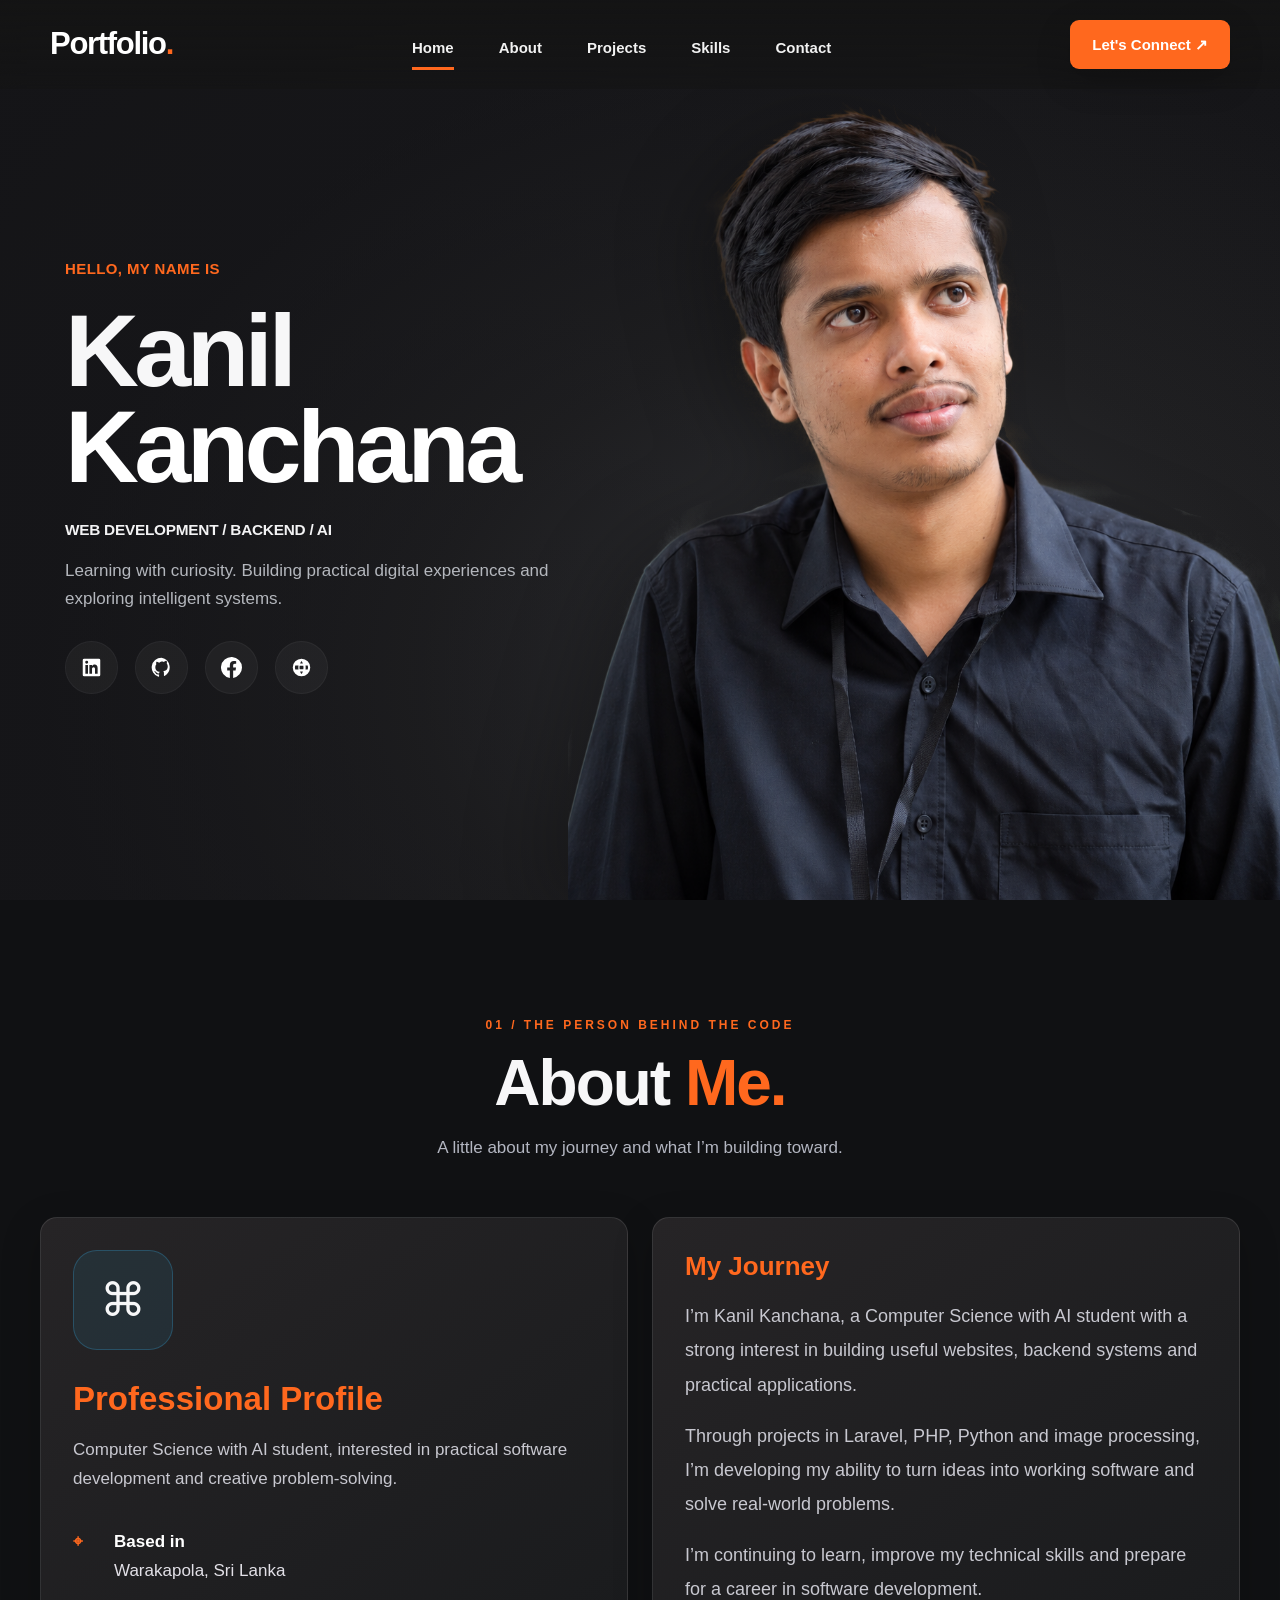
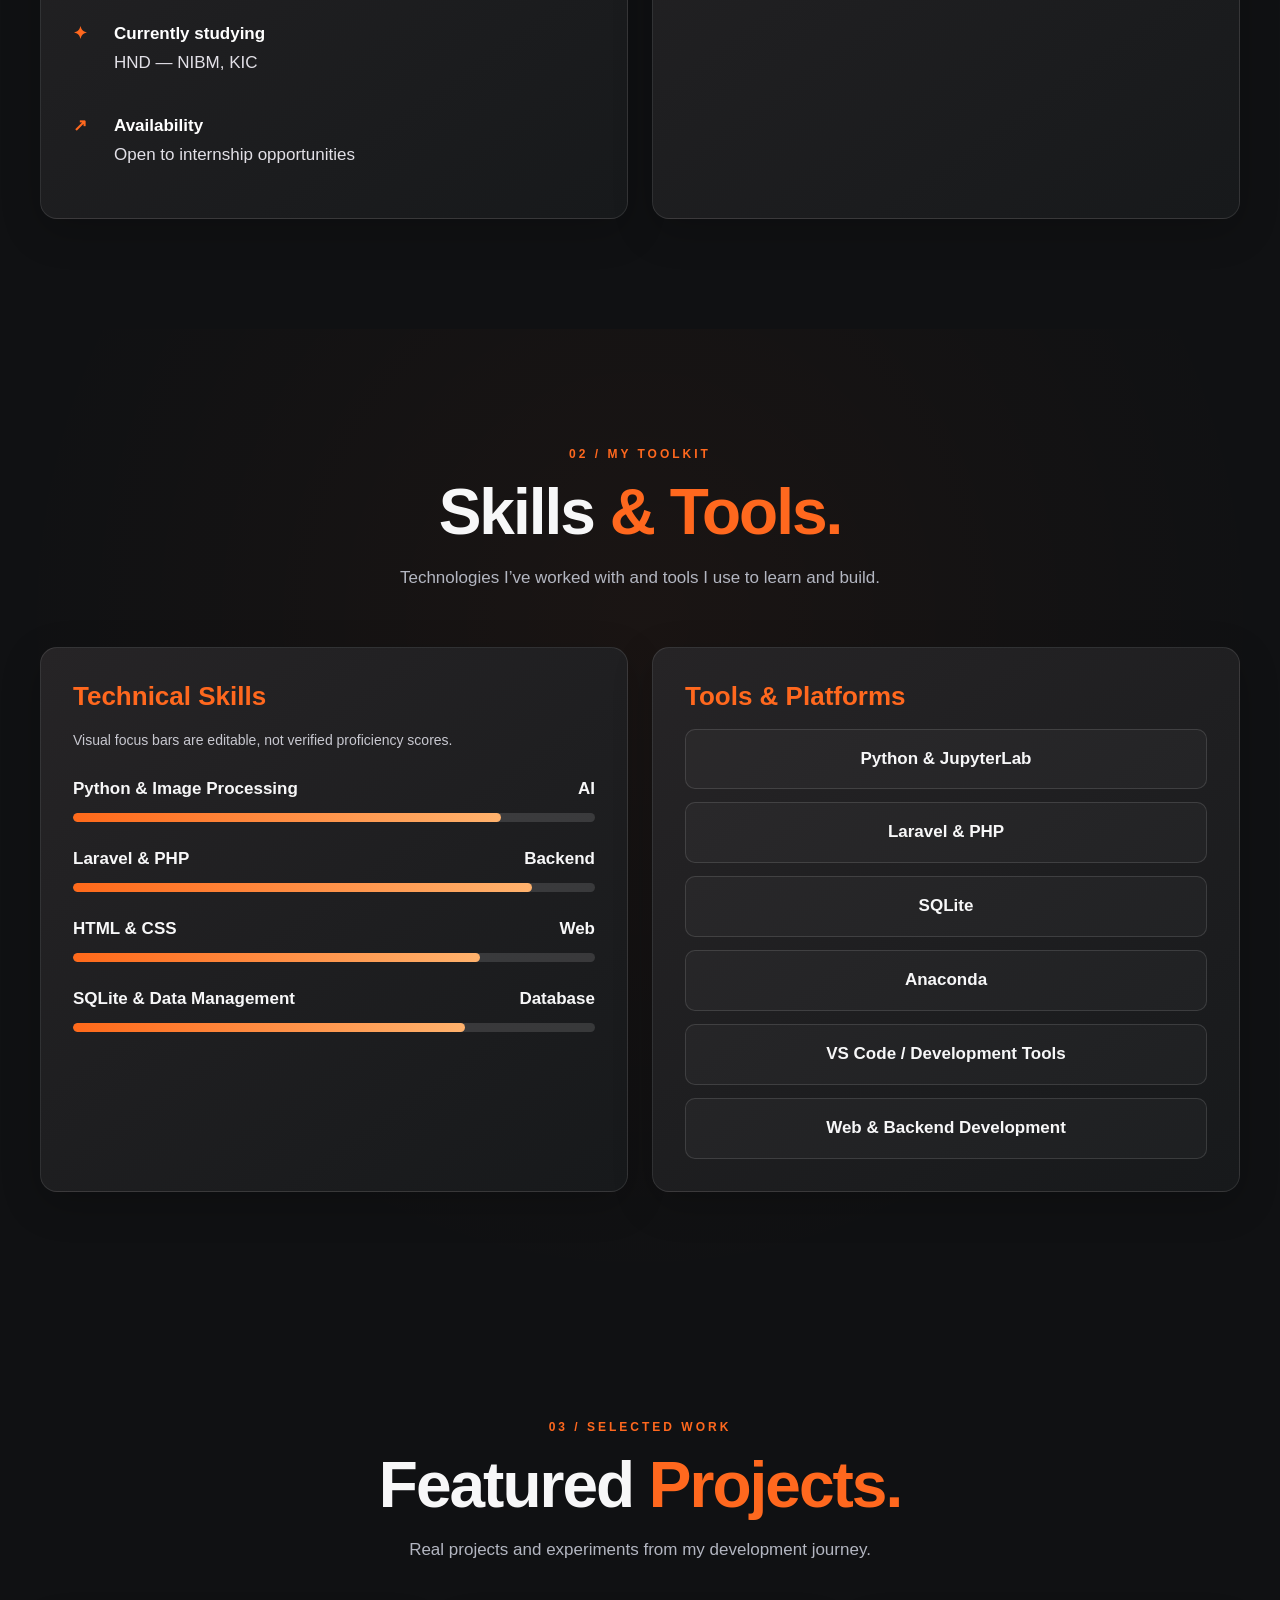
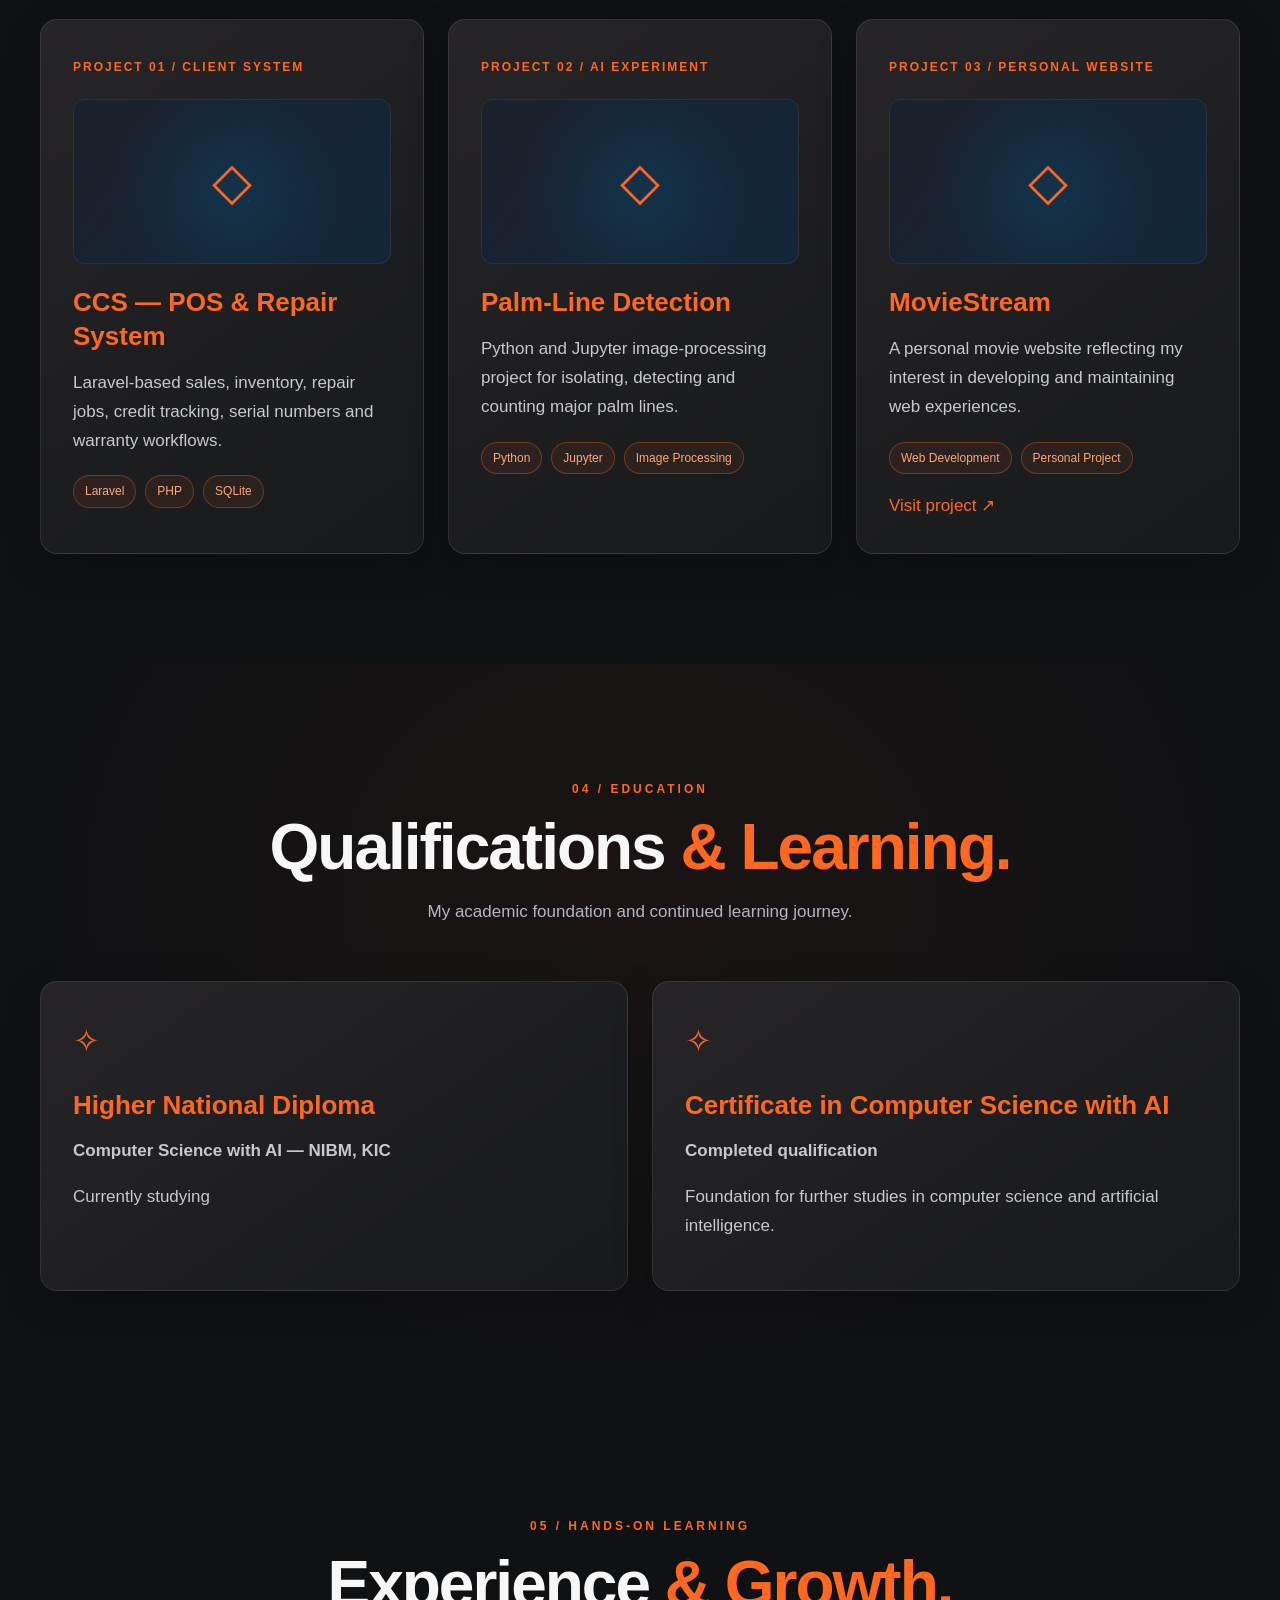
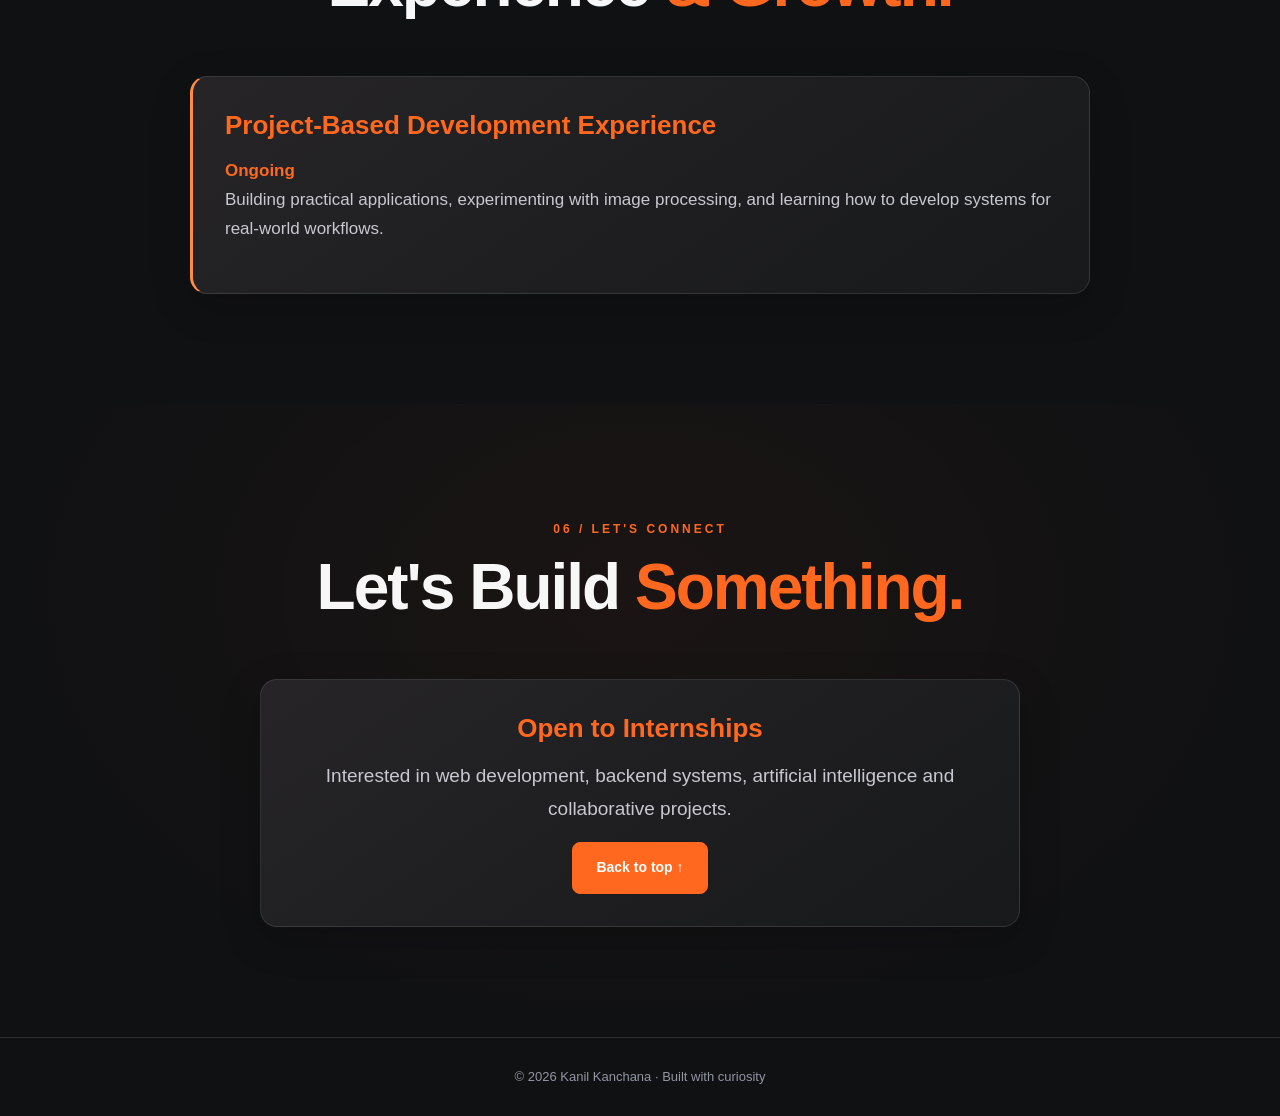
==== index.html @ 3ef683ea "Initial portfolio website" ====
<!DOCTYPE html>

<html lang="en"><head><meta charset="utf-8"/><meta content="width=device-width,initial-scale=1" name="viewport"/>
<title>Kanil Kanchana | Developer &amp; AI Student</title>
<meta content="Kanil Kanchana — software development, backend systems and AI portfolio." name="description"/>
<style>
:root{--bg:#080b10;--panel:#17191e;--line:#ffffff20;--text:#f3f8ff;--muted:#b3b6c1;--accent:#38bdf8;--coral:#2563eb;--cyan:#67d8ed}
*{box-sizing:border-box}html{scroll-behavior:smooth}body{margin:0;background:var(--bg);color:var(--text);font:17px/1.7 Inter,Segoe UI,Arial,sans-serif;overflow-x:hidden}
a{color:inherit;text-decoration:none}button{font:inherit}::selection{background:#0ea5e9;color:#141014}
.container{width:min(1200px,calc(100% - 44px));margin:auto}
nav{position:fixed;z-index:10;top:0;left:0;right:0;background:#0b0d12c9;backdrop-filter:blur(20px);border-bottom:1px solid var(--line)}
.nav-inner{display:flex;align-items:center;justify-content:space-between;gap:20px;min-height:76px}.logo{font-weight:900;font-size:27px;letter-spacing:-2px}.logo span{color:var(--accent)}.links{display:flex;gap:28px;font-size:14px;font-weight:650}.links a:hover{color:var(--accent)}
.btn{display:inline-flex;align-items:center;justify-content:center;gap:10px;padding:13px 23px;border:1px solid #38bdf860;border-radius:8px;background:linear-gradient(120deg,#38bdf8,#2563eb);color:#071522;font-weight:800;font-size:14px;transition:transform .2s,box-shadow .2s}.btn:hover{transform:translateY(-3px);box-shadow:0 12px 34px #0284c74b}.btn.secondary{color:white;background:#ffffff10}
.hero{position:relative;min-height:100svh;display:flex;align-items:center;justify-content:center;isolation:isolate;overflow:hidden;padding:130px 20px 90px;text-align:center}
.hero video{position:absolute;inset:0;width:100%;height:100%;object-fit:cover;z-index:-3}.hero:before{content:"";position:absolute;inset:0;background:linear-gradient(90deg,#070910bd,#07091055,#070910c0),linear-gradient(0deg,#080b10 0%,transparent 48%);z-index:-2}
.hero:after{content:"";position:absolute;inset:0;z-index:-1;background:radial-gradient(ellipse at 50% 52%,#0ea5e91e,transparent 58%)}
.kicker,.eyebrow{color:var(--accent);text-transform:uppercase;font-size:12px;font-weight:800;letter-spacing:3px}.hero h1{font-size:clamp(72px,12vw,170px);line-height:.87;letter-spacing:-.09em;margin:24px 0}.hero h1 em{font-style:normal;background:linear-gradient(120deg,#7dd3fc,#2563eb);background-clip:text;color:transparent}.hero .subtitle{font-size:clamp(17px,2vw,23px);letter-spacing:3px;font-weight:650}.hero p.lead{color:#c9c6ce;max-width:640px;margin:20px auto 30px;font-size:18px}.actions{display:flex;gap:14px;justify-content:center;flex-wrap:wrap}
.video-note{position:absolute;bottom:22px;left:50%;transform:translateX(-50%);font-size:11px;letter-spacing:2px;color:#b9b5c0}
.section{padding:110px 0;position:relative}.section:nth-of-type(even){background:radial-gradient(ellipse at 50% 40%,#123f6d1c,transparent 75%)}
.heading{text-align:center;margin-bottom:54px}.heading h2{font-size:clamp(40px,5vw,66px);line-height:1.15;margin:8px 0 14px;letter-spacing:-2px}.heading h2 em{font-style:normal;color:var(--accent)}.heading p{color:var(--muted);max-width:650px;margin:0 auto}
.grid{display:grid;gap:24px}.two{grid-template-columns:repeat(2,minmax(0,1fr))}.three{grid-template-columns:repeat(3,minmax(0,1fr))}
.card{border:1px solid var(--line);border-radius:17px;background:linear-gradient(155deg,#1b2530f2,#15191de8);padding:32px;box-shadow:0 12px 40px #0003;transition:transform .25s,border-color .25s}.card:hover{transform:translateY(-5px);border-color:#38bdf870}.card h3{font-size:26px;line-height:1.3;margin:0 0 15px;color:#7dd3fc}.card p{color:#c8c8d0;margin:0 0 17px}.small{font-size:14px;color:#a9a8b3}
.profile-card{display:flex;flex-direction:column;justify-content:center;align-items:flex-start;min-height:380px}.profile-icon{width:100px;height:100px;display:grid;place-items:center;background:#38bdf815;border:1px solid #38bdf83d;border-radius:24px;font-size:46px;margin-bottom:28px}.profile-card h3{font-size:33px}.fact{display:flex;align-items:flex-start;gap:14px;margin:17px 0;color:#e2e0e7}.fact b{color:var(--accent);min-width:27px}.fact strong{color:#fff}.about-copy p{font-size:18px;line-height:1.9}
.skill{margin:23px 0}.skill-top{display:flex;justify-content:space-between;gap:10px;margin-bottom:9px;font-weight:700}.track{height:9px;border-radius:20px;background:#ffffff21;overflow:hidden}.fill{height:100%;border-radius:20px;background:linear-gradient(90deg,#38bdf8,#2563eb)}.tools{display:grid;gap:13px}.tool{padding:15px;border-radius:10px;background:#ffffff07;border:1px solid var(--line);text-align:center;font-weight:700}
.project-card .number{font-size:12px;letter-spacing:2px;color:var(--accent);font-weight:800}.project-art{height:165px;border-radius:12px;margin:18px 0 22px;background:radial-gradient(circle at 50% 55%,#0284c72a,transparent 65%),linear-gradient(130deg,#1b202b,#12263a);display:grid;place-items:center;font-size:52px;color:var(--accent);border:1px solid #ffffff10}.tags{display:flex;gap:9px;flex-wrap:wrap;margin-top:20px}.tags span{font-size:12px;border:1px solid #38bdf84d;background:#38bdf80c;color:#93c5fd;padding:5px 11px;border-radius:30px}
.cert-icon{font-size:32px;color:var(--accent);margin-bottom:20px}.cert-card h3{font-size:20px;color:white}.issuer{color:var(--accent);font-weight:700}.cert-card{min-height:245px}
.timeline{max-width:900px;margin:auto}.timeline .card{border-left:3px solid var(--cyan)}.date{color:var(--cyan);font-weight:750}.contact{text-align:center}.contact .card{max-width:760px;margin:auto}.contact p{font-size:19px}.footer{border-top:1px solid var(--line);padding:28px 0;text-align:center;color:#9296a3;font-size:13px}
@media(max-width:850px){.two,.three{grid-template-columns:1fr}.links{gap:12px;flex-wrap:wrap;justify-content:flex-end}.nav-inner{min-height:68px}.section{padding:78px 0}.profile-card{min-height:auto}.hero h1{font-size:clamp(60px,13vw,110px)}}
@media(max-width:560px){.container{width:min(100% - 28px,1200px)}.links{font-size:11px;gap:9px}.logo{font-size:22px}.hero{padding-top:110px}.hero h1{font-size:clamp(53px,14vw,82px)}.card{padding:23px}.heading h2{font-size:39px}.hero .subtitle{letter-spacing:1px}}
@media(prefers-reduced-motion:reduce){*,*:before,*:after{scroll-behavior:auto!important;transition:none!important}}

/* Cinematic split hero — full face remains visible */
.hero{justify-content:initial;text-align:left;padding:115px max(24px,6vw) 65px;min-height:100svh;background:radial-gradient(circle at 77% 36%,#263847 0%,#18191d 45%,#0b0c0f 100%)}
.hero:before{background:linear-gradient(90deg,#101115 0%,#101115d9 38%,#10111500 76%),linear-gradient(0deg,#0a0c10 0%,transparent 24%)}
.hero:after{background:none}
.hero-layout{position:relative;width:min(1450px,100%);margin:auto;display:grid;grid-template-columns:48% 52%;align-items:center;min-height:calc(100svh - 180px)}
.hero-copy{position:relative;z-index:2}.hero .kicker{color:#38bdf8;letter-spacing:1.6px;font-size:15px}
.hero h1{font-size:clamp(70px,8.7vw,140px);letter-spacing:-.075em;line-height:.96;margin:22px 0 23px}.hero h1 em{background:none;color:#fff}.hero .subtitle{font-size:clamp(14px,1.35vw,19px);letter-spacing:.4px;color:#eee}.hero p.lead{margin:20px 0 28px;max-width:560px;color:#bfc1c7}.hero .actions{justify-content:flex-start}
.hero-portrait{position:absolute;right:-3vw;top:0;bottom:0;width:59%;display:flex;align-items:flex-end;justify-content:center;pointer-events:none;overflow:visible}
.hero-portrait img{display:block;width:100%;height:100%;object-fit:contain;object-position:center bottom;filter:drop-shadow(0 15px 48px #0008)}
.hero-portrait .photo-placeholder{width:80%;height:75%;border:1px dashed #ffffff3d;border-radius:24px;display:flex;align-items:center;justify-content:center;text-align:center;color:#c6c5cc;padding:25px;background:#ffffff08;font-size:17px}
.hero .video-note{left:6vw;transform:none}
@media(max-width:850px){.hero{padding:100px 22px 45px}.hero-layout{display:flex;flex-direction:column;justify-content:flex-start;min-height:calc(100svh - 145px);gap:15px}.hero-copy{align-self:stretch;order:2}.hero-portrait{position:relative;right:auto;top:auto;bottom:auto;width:100%;height:min(48svh,450px);order:1;flex-shrink:0}.hero-portrait img{object-fit:contain;object-position:center center}.hero h1{font-size:clamp(55px,12vw,94px);margin:8px 0 14px}.hero p.lead{margin:12px 0 18px}.hero .video-note{display:none}}
@media(max-width:520px){.hero{padding:85px 20px 40px}.hero-portrait{height:39svh;min-height:240px}.hero h1{font-size:clamp(52px,13vw,75px)}.hero .kicker{font-size:12px}.hero .subtitle{font-size:12px}.hero p.lead{font-size:15px}}

.admin-open{border:1px solid #38bdf86b;background:#0b2439;color:#d9f4ff;padding:9px 13px;border-radius:9px;cursor:pointer;font-size:12px;font-weight:700}
.admin-open:hover{background:#153a56}
#admin-overlay[hidden]{display:none!important}#admin-overlay{position:fixed;inset:0;z-index:9999;background:#030911e8;backdrop-filter:blur(12px);overflow:auto;padding:24px}
.admin-shell{width:min(1150px,100%);margin:20px auto;background:#0d1724;border:1px solid #2c4960;border-radius:18px;box-shadow:0 30px 100px #000b;color:#edf7ff;overflow:hidden}
.admin-head{display:flex;justify-content:space-between;gap:14px;align-items:center;padding:24px 28px;border-bottom:1px solid #2b4053}.admin-head h2{font-size:27px;margin:0;color:#fff}.admin-head p{margin:3px 0 0;color:#9db4c6;font-size:13px}.admin-close{border:0;background:#1d3449;color:white;font-size:24px;width:42px;height:42px;border-radius:9px;cursor:pointer}
.admin-layout{display:grid;grid-template-columns:210px minmax(0,1fr);min-height:570px}.admin-tabs{padding:17px;border-right:1px solid #2b4053;display:flex;flex-direction:column;gap:7px}.admin-tabs button{border:0;text-align:left;border-radius:9px;padding:13px 14px;background:transparent;color:#afc6d7;cursor:pointer;font-weight:700}.admin-tabs button.active{background:#1c4965;color:#fff}
.admin-content{padding:28px;min-width:0}.admin-content h3{font-size:24px;margin:0 0 8px;color:#e9f8ff}.admin-help{color:#a5b9c8;font-size:14px;margin:0 0 23px}.admin-fields{display:grid;grid-template-columns:repeat(2,minmax(0,1fr));gap:16px}.admin-field{display:flex;flex-direction:column;gap:7px;color:#c8deeb;font-size:13px;font-weight:700}.admin-field.full{grid-column:1/-1}.admin-field input,.admin-field textarea,.admin-field select{background:#09121d;border:1px solid #37516a;color:#f5faff;border-radius:8px;padding:12px;font:inherit;font-size:15px;width:100%}.admin-field textarea{min-height:90px;resize:vertical}.admin-actions{display:flex;gap:10px;flex-wrap:wrap;margin-top:22px}.admin-btn{background:#0878b7;color:#fff;border:0;border-radius:8px;padding:11px 17px;cursor:pointer;font-weight:750}.admin-btn.alt{background:#20364a}.admin-btn.danger{background:#803143}.admin-item{border:1px solid #2c4960;border-radius:12px;padding:16px;margin:12px 0;background:#102030}.admin-item-head{display:flex;justify-content:space-between;gap:12px;align-items:center;margin-bottom:12px}.admin-item-head strong{color:#fff}.admin-item-head button{background:#6c2738;color:white;border:0;border-radius:6px;padding:7px 11px;cursor:pointer}.admin-note{font-size:13px;color:#b1c4d1;line-height:1.7;margin-top:20px}.admin-status{color:#7de5d5;font-size:14px;margin-top:14px;min-height:20px}
@media(max-width:750px){.admin-layout{grid-template-columns:1fr}.admin-tabs{border-right:0;border-bottom:1px solid #2b4053;flex-direction:row;overflow:auto}.admin-tabs button{white-space:nowrap}.admin-content{padding:18px}.admin-fields{grid-template-columns:1fr}.admin-field.full{grid-column:auto}.admin-head{padding:18px}.admin-open{font-size:11px;padding:7px}}
.project-art img{width:100%;height:100%;object-fit:cover;border-radius:12px}.hero-portrait img{object-fit:contain!important;object-position:center bottom!important}
#edit-open,#admin-overlay{display:none!important}
/* VERSION 3 — reference-inspired cinematic portrait hero */
:root{--accent:#ff681e;--coral:#f85d14;--cyan:#ff8a45}
body{background:#101113;color:#f7f7f8}
nav{background:linear-gradient(180deg,#141414eb,#1414148c);border-bottom:0;backdrop-filter:blur(10px)}
.nav-inner{width:min(1490px,calc(100% - 100px));min-height:89px;gap:32px}
.logo{font-size:31px;letter-spacing:-1.3px;font-weight:900;color:white}
.logo span{color:var(--accent)}
.links{margin:auto;gap:45px;align-items:center;flex-wrap:nowrap}
.links a{font-size:15px;color:#f2f2f2;font-weight:700;position:relative;padding:31px 0 25px;white-space:nowrap}
.links a:first-child:after{content:"";height:3px;background:var(--accent);position:absolute;left:0;right:0;bottom:15px}
.links a:hover{color:var(--accent)}
.nav-cta{padding:12px 22px;font-size:15px;border-radius:9px;background:var(--accent);color:white;font-weight:800;white-space:nowrap;box-shadow:0 12px 35px #0003}
.nav-cta:hover{background:#f87832;transform:translateY(-2px)}
.hero{min-height:780px;min-height:100svh;background:radial-gradient(ellipse at 67% 75%,#343539 0%,#202022 36%,#161619 68%,#141416 100%);padding:95px 0 0;overflow:hidden;display:block;text-align:left}
.hero video{display:none}
.hero:before{background:linear-gradient(90deg,#151518b0 0%,#15151824 58%,#12121508 100%);z-index:-1}
.hero:after{display:none}
.hero-layout{width:min(1500px,calc(100% - 120px));min-height:calc(100svh - 95px);height:auto;display:grid;grid-template-columns:53% 47%;align-items:center;position:relative;margin:auto}
.hero-copy{position:relative;z-index:3;padding:0 0 45px 5px;max-width:800px}
.hero .kicker{font-size:15px;letter-spacing:.4px;color:var(--accent);font-weight:900;margin-bottom:22px}
.hero h1{font-size:clamp(76px,8vw,132px);line-height:.94;letter-spacing:-.045em;margin:22px 0 23px;font-weight:900;text-transform:none;overflow:visible}
.hero h1 em{color:#fff;background:none;font-style:normal}
.hero .subtitle{color:#f3f3f4;font-size:clamp(15px,1.2vw,20px);font-weight:900;letter-spacing:-.25px;max-width:690px;line-height:1.4}
.hero p.lead{font-size:17px;max-width:540px;color:#b4b7bd;margin:17px 0 23px;line-height:1.65}
.hero .actions{gap:14px;justify-content:flex-start;margin:22px 0}
.hero .btn{background:var(--accent);border-color:var(--accent);color:white}
.hero .btn.secondary{background:#ffffff0a;color:white;border-color:#ffffff3a}
.hero-socials{display:flex;gap:17px;align-items:center;margin-top:28px}
.hero-socials a{width:53px;height:53px;border-radius:50%;display:inline-flex;align-items:center;justify-content:center;background:#ffffff0b;border:1px solid #ffffff0a;color:white;transition:background .2s,transform .2s}
.hero-socials a:hover{background:var(--accent);transform:translateY(-3px)}
.hero-socials a svg{width:21px;height:21px;fill:currentColor}
.hero-socials a[hidden]{display:none}
.hero-portrait{position:absolute;z-index:2;right:-5.5%;top:0;bottom:0;width:64%;height:100%;display:flex;align-items:flex-end;justify-content:flex-end;pointer-events:none;overflow:visible}
.hero-portrait img,.hero-portrait img[style]{display:block;width:auto;max-width:none;height:min(90svh,950px);min-height:680px;object-fit:contain!important;object-position:center bottom!important;filter:drop-shadow(-26px 12px 38px #0004);transform:translateY(0)}
.hero .video-note{display:none}
.section:nth-of-type(even){background:radial-gradient(ellipse at 50% 30%,#ff681e0b,transparent 70%)}
.heading h2 em,.card h3,.issuer,.eyebrow,.project-card .number,.date{color:var(--accent)}
.card{background:linear-gradient(145deg,#262426,#17191b);border-color:#ffffff1a}
.card:hover{border-color:#ff681e75}
.btn{background:var(--accent);border-color:var(--accent);color:#fff}
.tags span{color:#ffa876;border-color:#ff681e58;background:#ff681e12}
.fill{background:linear-gradient(90deg,#ff691a,#ffb26d)}
.admin-open{background:#332217;color:#ffb784;border-color:#ff681e60}
@media(max-width:1100px){.nav-inner{width:calc(100% - 45px)}.links{gap:22px}.hero-layout{width:calc(100% - 75px)}.hero h1{font-size:clamp(68px,8.4vw,110px)}.hero-portrait{right:-6%;width:61%}.hero-portrait img{height:82svh;min-height:560px}}
@media(max-width:800px){.nav-inner{min-height:76px}.nav-cta{padding:9px 12px;font-size:12px}.links{gap:12px}.links a{font-size:12px}.hero{padding:88px 0 0;min-height:0}.hero-layout{width:calc(100% - 40px);display:flex;flex-direction:column;min-height:0;align-items:stretch}.hero-copy{order:1;padding:28px 0 0;z-index:3}.hero-portrait{order:2;position:relative;top:auto;right:auto;bottom:auto;width:100%;height:55svh;min-height:410px;max-height:600px;justify-content:center;align-items:flex-end;margin-top:-30px}.hero-portrait img,.hero-portrait img[style]{height:100%;min-height:0;max-width:100%;width:auto;transform:none}.hero h1{font-size:clamp(66px,10.5vw,100px)}.hero p.lead{margin:14px 0}.hero-socials{margin-top:19px}.hero .actions{margin:19px 0}}
@media(max-width:560px){.nav-inner{width:calc(100% - 28px);gap:10px;min-height:65px}.logo{font-size:22px}.links{gap:9px;overflow:auto}.links a{font-size:11px;padding:18px 0}.links a:first-child:after{bottom:5px}.links a:nth-child(4){display:none}.nav-cta{font-size:10px;padding:8px 9px}.hero{padding-top:69px}.hero-layout{width:calc(100% - 36px)}.hero-copy{padding-top:26px}.hero .kicker{font-size:12px}.hero h1{font-size:clamp(52px,13vw,75px);letter-spacing:-.055em}.hero .subtitle{font-size:13px}.hero p.lead{font-size:15px}.hero-socials a{width:45px;height:45px}.hero-portrait{height:47svh;min-height:300px;margin-top:-8px}}
</style></head><body>
<nav><div class="container nav-inner"><a class="logo" href="#home">Portfolio<span>.</span></a><div class="links"><a href="#home">Home</a><a href="#about">About</a><a href="#projects">Projects</a><a href="#skills">Skills</a><a href="#contact">Contact</a></div><a class="nav-cta" href="#contact">Let's Connect ↗</a></div></nav>
<header class="hero" id="home"><video aria-hidden="true" autoplay="" loop="" muted="" playsinline="" preload="metadata"><source src="assets/videos/portfolio-background.mp4" type="video/mp4"/></video><div class="hero-layout"><div class="hero-copy"><div class="kicker">HELLO, MY NAME IS</div><h1>Kanil<br/><em>Kanchana</em></h1><div class="subtitle">COMPUTER SCIENCE WITH AI STUDENT</div><p class="lead">Web development  /  Backend systems  /  Artificial intelligence</p><div aria-label="Social profiles" class="hero-socials">
<a aria-label="LinkedIn" data-social="linkedin" href="#contact"><svg viewbox="0 0 24 24"><path d="M20.45 2H3.55A1.55 1.55 0 0 0 2 3.55v16.9A1.55 1.55 0 0 0 3.55 22h16.9A1.55 1.55 0 0 0 22 20.45V3.55A1.55 1.55 0 0 0 20.45 2ZM8 19H5V9h3v10ZM6.5 7.7a1.7 1.7 0 1 1 0-3.4 1.7 1.7 0 0 1 0 3.4ZM19 19h-3v-5.1c0-1.3-.5-2.1-1.6-2.1-1.2 0-1.8.8-1.8 2.1V19h-3V9h3v1.4c.6-1 1.7-1.7 3-1.7 2.2 0 3.4 1.4 3.4 4.2V19Z"></path></svg></a>
<a aria-label="GitHub" data-social="github" href="#contact"><svg viewbox="0 0 24 24"><path d="M12 .8a11.2 11.2 0 0 0-3.54 21.83c.56.1.77-.24.77-.55v-2.12c-3.12.68-3.78-1.33-3.78-1.33-.5-1.27-1.23-1.61-1.23-1.61-1.02-.7.08-.68.08-.68 1.13.08 1.73 1.17 1.73 1.17 1.01 1.73 2.65 1.23 3.3.94.1-.73.4-1.23.71-1.51-2.49-.28-5.1-1.25-5.1-5.55 0-1.23.44-2.23 1.16-3.02-.11-.29-.5-1.43.11-2.98 0 0 .95-.3 3.08 1.15A10.7 10.7 0 0 1 12 5.21c.95 0 1.9.13 2.79.38 2.13-1.45 3.07-1.15 3.07-1.15.62 1.55.23 2.69.12 2.98.73.79 1.15 1.8 1.15 3.02 0 4.31-2.61 5.26-5.11 5.54.4.35.76 1.04.76 2.1v2.99c0 .31.2.66.78.55A11.2 11.2 0 0 0 12 .8Z"></path></svg></a>
<a aria-label="Facebook" data-social="facebook" href="#contact"><svg viewbox="0 0 24 24"><path d="M24 12a12 12 0 1 0-13.88 11.86v-8.39H7.08V12h3.04V9.35c0-3.01 1.8-4.68 4.54-4.68 1.31 0 2.68.23 2.68.23v2.95h-1.51c-1.49 0-1.95.93-1.95 1.88V12h3.32l-.53 3.47h-2.79v8.39A12 12 0 0 0 24 12Z"></path></svg></a>
<a aria-label="Website" data-social="website" href="#contact"><svg viewbox="0 0 24 24"><path d="M12 2a10 10 0 1 0 0 20 10 10 0 0 0 0-20ZM4.5 12c0-.8.13-1.55.37-2.25h3.7A17 17 0 0 0 8.4 12c0 .77.06 1.52.17 2.25h-3.7A7.5 7.5 0 0 1 4.5 12ZM12 4.5c.67.8 1.2 1.85 1.58 3H10.4c.38-1.15.93-2.2 1.6-3ZM9.92 10h4.16c.12.64.18 1.3.18 2s-.06 1.36-.18 2H9.92c-.12-.64-.18-1.3-.18-2s.06-1.36.18-2ZM12 19.5c-.67-.8-1.22-1.85-1.6-3h3.18c-.38 1.15-.91 2.2-1.58 3ZM16.57 14.25c.12-.73.18-1.48.18-2.25 0-.77-.06-1.52-.18-2.25h2.56a7.6 7.6 0 0 1 0 4.5h-2.56Z"></path></svg></a>
</div></div><div class="hero-portrait"><img alt="Kanil Kanchana portrait" onerror="this.style.display='none';this.nextElementSibling.style.display='flex'" src="assets/images/profile/kanil-profile.png"/><div class="photo-placeholder" style="display:none">Add your portrait as<br/>assets/images/profile/kanil-profile.png<br/><small>(transparent PNG recommended)</small></div></div></div><span class="video-note">SCROLL TO EXPLORE ↓</span></header>
<main>
<section class="section" id="about"><div class="container"><div class="heading"><span class="eyebrow">01 / The person behind the code</span><h2>About <em>Me.</em></h2><p>A little about my journey and what I’m building toward.</p></div><div class="grid two"><article class="card profile-card"><div class="profile-icon">⌘</div><h3>Professional Profile</h3><p>Computer Science with AI student, interested in practical software development and creative problem-solving.</p><div class="fact"><b>⌖</b><span><strong>Based in</strong><br/>Warakapola, Sri Lanka</span></div><div class="fact"><b>✦</b><span><strong>Currently studying</strong><br/>HND — NIBM, KIC</span></div><div class="fact"><b>↗</b><span><strong>Availability</strong><br/>Open to internship opportunities</span></div></article><article class="card about-copy"><h3>My Journey</h3><p>I’m Kanil Kanchana, a Computer Science with AI student with a strong interest in building useful websites, backend systems and practical applications.</p><p>Through projects in Laravel, PHP, Python and image processing, I’m developing my ability to turn ideas into working software and solve real-world problems.</p><p>I’m continuing to learn, improve my technical skills and prepare for a career in software development.</p></article></div></div></section>
<section class="section" id="skills"><div class="container"><div class="heading"><span class="eyebrow">02 / My toolkit</span><h2>Skills <em>&amp; Tools.</em></h2><p>Technologies I’ve worked with and tools I use to learn and build.</p></div><div class="grid two"><article class="card"><h3>Technical Skills</h3><p class="small">Focus areas shown without unverified proficiency percentages.</p><div class="skill"><div class="skill-top"><span>Python &amp; Image Processing</span><span>AI</span></div><div class="track"><div class="fill" style="width:82%"></div></div></div><div class="skill"><div class="skill-top"><span>Laravel &amp; PHP</span><span>Backend</span></div><div class="track"><div class="fill" style="width:88%"></div></div></div><div class="skill"><div class="skill-top"><span>HTML &amp; CSS</span><span>Web</span></div><div class="track"><div class="fill" style="width:78%"></div></div></div><div class="skill"><div class="skill-top"><span>SQLite &amp; Data Management</span><span>Database</span></div><div class="track"><div class="fill" style="width:75%"></div></div></div></article><article class="card"><h3>Tools &amp; Platforms</h3><div class="tools"><div class="tool">Python &amp; JupyterLab</div><div class="tool">Laravel &amp; PHP</div><div class="tool">SQLite</div><div class="tool">Anaconda</div><div class="tool">VS Code / Development Tools</div><div class="tool">Web &amp; Backend Development</div></div></article></div></div></section>
<section class="section" id="projects"><div class="container"><div class="heading"><span class="eyebrow">03 / Selected work</span><h2>Featured <em>Projects.</em></h2><p>Real projects and experiments from my development journey.</p></div><div class="grid three"><article class="card project-card"><span class="number">PROJECT 01 / CLIENT SYSTEM</span><div class="project-art">⌘</div><h3>CCS — POS &amp; Repair System</h3><p>Laravel-based sales, inventory, repair jobs, credit tracking, serial numbers and warranty workflows.</p><div class="tags"><span>Laravel</span><span>PHP</span><span>SQLite</span></div></article><article class="card project-card"><span class="number">PROJECT 02 / AI EXPERIMENT</span><div class="project-art">◈</div><h3>Palm-Line Detection</h3><p>Python and Jupyter image-processing project for isolating, detecting and counting major palm lines.</p><div class="tags"><span>Python</span><span>Jupyter</span><span>Image Processing</span></div></article><article class="card project-card"><span class="number">PROJECT 03 / PERSONAL WEBSITE</span><div class="project-art">▷</div><h3>MovieStream</h3><p>A personal movie website reflecting my interest in developing and maintaining web experiences.</p><div class="tags"><span>Web Development</span><span>Personal Project</span></div><p style="margin-top:22px"><a href="https://moviestream.my" rel="noopener" style="color:var(--accent)" target="_blank">Visit website ↗</a></p></article></div></div></section>
<section class="section" id="qualifications"><div class="container"><div class="heading"><span class="eyebrow">04 / Education</span><h2>Qualifications <em>&amp; Learning.</em></h2><p>My academic foundation and continued learning journey.</p></div><div class="grid two"><article class="card"><div class="cert-icon">♧</div><h3>Higher National Diploma</h3><p class="issuer">Computer Science with AI</p><p>NIBM, KIC</p><span class="small">Currently studying</span></article><article class="card"><div class="cert-icon">✧</div><h3>Certificate in Computer Science with AI</h3><p class="issuer">Completed qualification</p><p>Foundation for further studies in computer science and artificial intelligence.</p></article></div></div></section>
<section class="section" id="experience"><div class="container"><div class="heading"><span class="eyebrow">05 / Hands-on learning</span><h2>Experience <em>&amp; Growth.</em></h2></div><div class="timeline"><article class="card"><h3>Project-Based Development Experience</h3><div class="date">Ongoing</div><p>Building practical applications, experimenting with image processing, and learning how to develop systems for real-world workflows.</p><p class="small">Open to software development internship opportunities.</p></article></div></div></section>
<section class="section contact" id="contact"><div class="container"><div class="heading"><span class="eyebrow">06 / Let's connect</span><h2>Let's Build <em>Something.</em></h2></div><div class="card"><h3>Open to Internships</h3><p>Interested in web development, backend systems, artificial intelligence and collaborative projects.</p><p class="small">Add your email, LinkedIn or GitHub links here when ready.</p><div class="actions"><a class="btn" href="#home">Back to top ↑</a></div></div></div></section>
</main><footer class="footer"><div class="container">© <span id="year">2026</span> Kanil Kanchana · Built with curiosity</div></footer><script>document.getElementById('year').textContent=new Date().getFullYear();</script><div aria-label="Portfolio editor" aria-modal="true" hidden="" id="admin-overlay" role="dialog"><div class="admin-shell"><div class="admin-head"><div><h2>Portfolio Studio</h2><p>Edit your portfolio without touching the HTML code.</p></div><button aria-label="Close dashboard" class="admin-close" id="edit-close">×</button></div><div class="admin-layout"><div class="admin-tabs" id="admin-tabs"></div><div class="admin-content"><div id="admin-form"></div><div class="admin-status" id="admin-status" role="status"></div></div></div></div></div><script>(()=>{
'use strict';
const defaults={"profile": {"name": "Kanil Kanchana", "role": "WEB DEVELOPMENT / BACKEND / AI", "intro": "Learning with curiosity. Building practical digital experiences and exploring intelligent systems.", "location": "Warakapola, Sri Lanka", "education": "HND — NIBM, KIC", "availability": "Open to internship opportunities", "journey": "I’m Kanil Kanchana, a Computer Science with AI student with a strong interest in building useful websites, backend systems and practical applications.\n\nThrough projects in Laravel, PHP, Python and image processing, I’m developing my ability to turn ideas into working software and solve real-world problems.\n\nI’m continuing to learn, improve my technical skills and prepare for a career in software development.", "email": "", "github": "", "linkedin": "", "facebook": "", "instagram": "", "whatsapp": "", "phone": "", "website": "", "photo": "assets/images/profile/kanil-profile.png"}, "skills": [{"name": "Python & Image Processing", "category": "AI", "level": 82}, {"name": "Laravel & PHP", "category": "Backend", "level": 88}, {"name": "HTML & CSS", "category": "Web", "level": 78}, {"name": "SQLite & Data Management", "category": "Database", "level": 75}], "tools": ["Python & JupyterLab", "Laravel & PHP", "SQLite", "Anaconda", "VS Code / Development Tools", "Web & Backend Development"], "projects": [{"title": "CCS — POS & Repair System", "type": "Client system", "description": "Laravel-based sales, inventory, repair jobs, credit tracking, serial numbers and warranty workflows.", "tags": "Laravel, PHP, SQLite", "url": "", "image": "assets/images/projects/project-01.jpg"}, {"title": "Palm-Line Detection", "type": "AI experiment", "description": "Python and Jupyter image-processing project for isolating, detecting and counting major palm lines.", "tags": "Python, Jupyter, Image Processing", "url": "", "image": "assets/images/projects/project-02.jpg"}, {"title": "MovieStream", "type": "Personal website", "description": "A personal movie website reflecting my interest in developing and maintaining web experiences.", "tags": "Web Development, Personal Project", "url": "https://moviestream.my", "image": "assets/images/projects/project-03.jpg"}], "qualifications": [{"title": "Higher National Diploma", "issuer": "Computer Science with AI — NIBM, KIC", "details": "Currently studying"}, {"title": "Certificate in Computer Science with AI", "issuer": "Completed qualification", "details": "Foundation for further studies in computer science and artificial intelligence."}], "experience": [{"title": "Project-Based Development Experience", "date": "Ongoing", "description": "Building practical applications, experimenting with image processing, and learning how to develop systems for real-world workflows."}], "theme": {"accent": "#38bdf8", "background": "#080b10"}};
const KEY='kanil_portfolio_studio_v1';
const clone=o=>JSON.parse(JSON.stringify(o));
let data=clone(defaults),tab='profile';
try{let saved=JSON.parse(localStorage.getItem(KEY));if(saved&&typeof saved==='object')data={...data,...saved}}catch(e){}
const $=(s,root=document)=>root.querySelector(s), el=(tag,cls,text)=>{let n=document.createElement(tag);if(cls)n.className=cls;if(text!==undefined)n.textContent=text;return n};
function save(){try{localStorage.setItem(KEY,JSON.stringify(data));status('Saved in this browser. Export JSON to back up or move to another device.')}catch(e){status('Browser storage unavailable. Use Export JSON to keep your changes.')}}
function status(t){$('#admin-status').textContent=t}
function add(parent,tag,cls,text){let n=el(tag,cls,text);parent.append(n);return n}
function setText(selector,text){let n=$(selector);if(n)n.textContent=text||''}
window.portfolioLoad=(obj)=>{if(obj&&obj.profile){data={...clone(defaults),...obj};render()}};
function render(){
 const p=data.profile||defaults.profile;
 let hero=$('.hero h1');if(hero){let parts=(p.name||'Kanil Kanchana').trim().split(/\s+/);hero.replaceChildren(document.createTextNode(parts[0]||''),document.createElement('br'));let em=document.createElement('em');em.textContent=parts.slice(1).join(' ')||' ';hero.append(em)}
 let portrait=$('.hero-portrait img');if(portrait&&p.photo)portrait.src=p.photo;setText('.hero .subtitle',p.role);setText('.hero .lead',p.intro);
 setText('.profile-card h3','Professional Profile');let facts=$$('.profile-card .fact');if(facts[0])facts[0].querySelector('span').replaceChildren(...factNodes('Based in',p.location));if(facts[1])facts[1].querySelector('span').replaceChildren(...factNodes('Currently studying',p.education));if(facts[2])facts[2].querySelector('span').replaceChildren(...factNodes('Availability',p.availability));
 let paragraphs=$$('.about-copy p');if(paragraphs.length){let wrap=$('.about-copy');paragraphs.forEach(n=>n.remove());(p.journey||'').split(/\n\s*\n/).filter(Boolean).forEach(t=>add(wrap,'p','',t))}
 const skillCard=$('#skills .card');if(skillCard){skillCard.replaceChildren();add(skillCard,'h3','', 'Technical Skills');add(skillCard,'p','small','Visual focus bars are editable, not verified proficiency scores.');(data.skills||[]).forEach(s=>{let row=add(skillCard,'div','skill'),top=add(row,'div','skill-top');add(top,'span','',s.name);add(top,'span','',s.category);let track=add(row,'div','track'),fill=add(track,'div','fill');fill.style.width=Math.min(100,Math.max(0,Number(s.level)||0))+'%'})}
 const toolCard=$$('#skills .card')[1];if(toolCard){toolCard.replaceChildren();add(toolCard,'h3','','Tools & Platforms');let grid=add(toolCard,'div','tools');(data.tools||[]).forEach(t=>add(grid,'div','tool',t))}
 const projectGrid=$('#projects .grid');if(projectGrid){projectGrid.replaceChildren();(data.projects||[]).forEach((p,i)=>{let card=add(projectGrid,'article','card project-card');add(card,'span','number','PROJECT '+String(i+1).padStart(2,'0')+' / '+(p.type||'PROJECT').toUpperCase());let art=add(card,'div','project-art',['⌘','◈','▷','◇'][i%4]);if(p.image&&/^(assets\/images\/|https:\/\/)/.test(p.image)){art.textContent='';let img=add(art,'img');img.src=p.image;img.alt=p.title+' preview';img.loading='lazy';img.onerror=()=>{art.textContent='◇'}};add(card,'h3','',p.title);add(card,'p','',p.description);let tags=add(card,'div','tags');(p.tags||'').split(',').map(x=>x.trim()).filter(Boolean).forEach(x=>add(tags,'span','',x));if(safeUrl(p.url)){let link=add(card,'a','','Visit project ↗');link.href=p.url;link.target='_blank';link.rel='noopener noreferrer';link.style.color='var(--accent)';link.style.display='inline-block';link.style.marginTop='18px'}})}
 const qgrid=$('#qualifications .grid');if(qgrid){qgrid.replaceChildren();(data.qualifications||[]).forEach(q=>{let card=add(qgrid,'article','card');add(card,'div','cert-icon','✧');add(card,'h3','',q.title);add(card,'p','issuer',q.issuer);add(card,'p','',q.details)})}
 const timeline=$('#experience .timeline');if(timeline){timeline.replaceChildren();(data.experience||[]).forEach(e=>{let card=add(timeline,'article','card');add(card,'h3','',e.title);add(card,'div','date',e.date);add(card,'p','',e.description)})}
 const contact=$('#contact .card');if(contact){contact.replaceChildren();add(contact,'h3','','Open to Internships');add(contact,'p','','Interested in web development, backend systems, artificial intelligence and collaborative projects.');let actions=add(contact,'div','actions');[['Email',p.email&&'mailto:'+p.email],['GitHub',p.github],['LinkedIn',p.linkedin],['Facebook',p.facebook],['Instagram',p.instagram],['WhatsApp',p.whatsapp],['Website',p.website],['Phone',p.phone&&'tel:'+p.phone]].forEach(([name,url])=>{if(safeUrl(url)){let a=add(actions,'a','btn secondary',name+' ↗');a.href=url;a.target=name==='Email'?'_self':'_blank';a.rel='noopener noreferrer'}});let back=add(actions,'a','btn','Back to top ↑');back.href='#home'}
 document.documentElement.style.setProperty('--accent',data.theme?.accent||'#38bdf8');document.documentElement.style.setProperty('--bg',data.theme?.background||'#080b10');
 }
 function $$(s,root=document){return Array.from(root.querySelectorAll(s))}
 function factNodes(label,value){let strong=el('strong','',label),br=document.createElement('br');return [strong,br,document.createTextNode(value||'')]}
 function safeUrl(u){if(!u)return false;try{let v=new URL(u,location.href);return ['https:','http:','mailto:','tel:'].includes(v.protocol)}catch(e){return false}}
 const schemas={profile:[['name','Full name'],['role','Role / headline'],['intro','Hero introduction','textarea'],['location','Location'],['education','Education'],['availability','Availability'],['journey','My Journey (separate paragraphs with blank lines)','textarea'],['email','Email'],['github','GitHub URL'],['linkedin','LinkedIn URL'],['facebook','Facebook URL'],['instagram','Instagram URL'],['whatsapp','WhatsApp URL (https://wa.me/...)'],['phone','Phone number'],['website','Personal website URL'],['photo','Profile image path']],skills:[['name','Skill name'],['category','Category'],['level','Visual bar level (0–100)','number']],projects:[['title','Project title'],['type','Project type / status'],['description','Description','textarea'],['tags','Technologies (comma separated)'],['url','Project website URL'],['image','Project image path']],qualifications:[['title','Qualification'],['issuer','Institute / Issuer'],['details','Details','textarea']],experience:[['title','Role / Experience'],['date','Dates'],['description','Description','textarea']]};
 const tabs=[['profile','Profile & About'],['projects','Projects'],['skills','Skills'],['tools','Tools'],['qualifications','Qualifications'],['experience','Experience'],['theme','Theme'],['backup','Backup & Publish']];
 function field(parent,obj,key,label,type,change){let wrap=add(parent,'label','admin-field'+(type==='textarea'?' full':''));add(wrap,'span','',label);let input=document.createElement(type==='textarea'?'textarea':'input');if(type!=='textarea')input.type=type||'text';input.value=obj[key]??'';if(type==='number'){input.min=0;input.max=100}wrap.append(input);input.addEventListener('input',()=>{obj[key]=type==='number'?Math.max(0,Math.min(100,Number(input.value)||0)):input.value;change();});return input}
 function edit(){let tabsEl=$('#admin-tabs');tabsEl.replaceChildren();tabs.forEach(([id,name])=>{let b=add(tabsEl,'button',id===tab?'active':'',name);b.type='button';b.onclick=()=>{tab=id;edit()}});let form=$('#admin-form');form.replaceChildren();status('');
 if(tab==='profile'){add(form,'h3','','Profile & About');add(form,'p','admin-help','Edit the main headline, biography and contact links.');let fields=add(form,'div','admin-fields');schemas.profile.forEach(([k,l,t])=>field(fields,data.profile,k,l,t,()=>{render();save()}));return}
 if(tab==='theme'){add(form,'h3','','Color Theme');add(form,'p','admin-help','Choose a professional accent and background color.');let fields=add(form,'div','admin-fields');field(fields,data.theme,'accent','Accent color (hex)',undefined,()=>{render();save()});field(fields,data.theme,'background','Background color (hex)',undefined,()=>{render();save()});let presets=add(form,'div','admin-actions');[['Electric Blue','#38bdf8'],['Royal Blue','#2563eb'],['Cyan','#22d3ee'],['Orange','#fb923c'],['Emerald','#34d399']].forEach(([name,color])=>{let b=add(presets,'button','admin-btn alt',name);b.onclick=()=>{data.theme.accent=color;render();save();edit()}});return}
 if(tab==='backup'){add(form,'h3','','Backup & Publishing');add(form,'p','admin-help','Changes save locally in this browser only. To publish, export a standalone HTML file and upload it to your host.');let acts=add(form,'div','admin-actions');function btn(label,fn){let b=add(acts,'button','admin-btn',label);b.onclick=fn}
 btn('Export JSON backup',()=>download('kanil-portfolio-data.json',JSON.stringify(data,null,2),'application/json'));
 btn('Export updated HTML',exportHTML);
 let label=add(form,'label','admin-field full','Import JSON backup');let inp=document.createElement('input');inp.type='file';inp.accept='.json,application/json';label.append(inp);inp.onchange=async()=>{let file=inp.files?.[0];if(!file)return;try{let value=JSON.parse(await file.text());if(!value||!Array.isArray(value.projects)||!value.profile)throw Error('Invalid backup');data={...clone(defaults),...value};render();save();edit();status('Backup imported successfully')}catch(e){status('Import failed: '+e.message)}};
 add(form,'p','admin-note','Important: This editor is not password protected. Hide or remove the Customize button from your public published site if you do not want visitors editing their own browser copy. For secure online editing shared across devices, you need a backend, authentication and a database.');return}
 if(tab==='tools'){add(form,'h3','','Tools & Platforms');add(form,'p','admin-help','Add or remove tools and platforms.');(data.tools||[]).forEach((item,i)=>{let wrap=add(form,'div','admin-item'),head=add(wrap,'div','admin-item-head');add(head,'strong','','Tool '+(i+1));let del=add(head,'button','','Remove');del.onclick=()=>{data.tools.splice(i,1);render();save();edit()};let f=add(wrap,'div','admin-fields');field(f,{name:item},'name','Tool name',undefined,()=>{let v=$('input',f).value;data.tools[i]=v;render();save()})});let actions=add(form,'div','admin-actions');let addbtn=add(actions,'button','admin-btn','+ Add Tool');addbtn.onclick=()=>{data.tools.push('New Tool');render();save();edit()};return}
 let names={projects:'Projects',skills:'Technical Skills',qualifications:'Qualifications & Certifications',experience:'Experience'};add(form,'h3','',names[tab]);add(form,'p','admin-help','Add, edit or remove items. Your changes appear immediately on the portfolio.');(data[tab]||[]).forEach((item,i)=>{let wrap=add(form,'div','admin-item'),head=add(wrap,'div','admin-item-head');add(head,'strong','',item.title||item.name||'Item '+(i+1));let del=add(head,'button','','Remove');del.onclick=()=>{if(confirm('Remove this item?')){data[tab].splice(i,1);render();save();edit()}};let fields=add(wrap,'div','admin-fields');schemas[tab].forEach(([key,label,type])=>field(fields,item,key,label,type,()=>{render();save()}))});let actions=add(form,'div','admin-actions');let addbtn=add(actions,'button','admin-btn','+ Add '+tab.slice(0,-1));addbtn.onclick=()=>{let obj={};schemas[tab].forEach(([k,,t])=>obj[k]=t==='number'?50:'');data[tab].push(obj);render();save();edit();form.lastElementChild?.scrollIntoView({block:'nearest'})};
 }
 function download(name,content,type){let blob=new Blob([content],{type}),url=URL.createObjectURL(blob),a=document.createElement('a');a.href=url;a.download=name;a.click();setTimeout(()=>URL.revokeObjectURL(url),1000)}
 function exportHTML(){let copy=document.documentElement.cloneNode(true);copy.querySelector('#admin-overlay')?.remove();copy.querySelector('#edit-open')?.remove();copy.querySelectorAll('script').forEach(s=>s.remove());let html='<!doctype html>\n'+copy.outerHTML;download('index.html',html,'text/html;charset=utf-8');status('Published HTML downloaded. Upload it alongside your portrait and video files.')}
 $('#edit-open').onclick=()=>{$('#admin-overlay').hidden=false;document.body.style.overflow='hidden';edit()};$('#edit-close').onclick=()=>{$('#admin-overlay').hidden=true;document.body.style.overflow=''};document.addEventListener('keydown',e=>{if(e.key==='Escape'&&!$('#admin-overlay').hidden)$('#edit-close').click()});render();
})();</script><script>fetch('site-data.json',{cache:'no-store'}).then(r=>r.ok?r.json():null).then(d=>{if(d&&window.portfolioLoad)window.portfolioLoad(d)}).catch(()=>{});</script><script>(function(){function updateLinks(d){var p=d&&d.profile||{};document.querySelectorAll('.hero-socials a[data-social]').forEach(function(a){var u=p[a.dataset.social];if(typeof u==='string' && u.startsWith("https://")){a.href=u;a.target='_blank';a.rel='noopener noreferrer'}else{a.href='#contact';a.removeAttribute('target')}})}fetch('site-data.json',{cache:'no-store'}).then(r=>r.ok?r.json():null).then(d=>{if(d)updateLinks(d)}).catch(()=>{});})();</script></body></html>
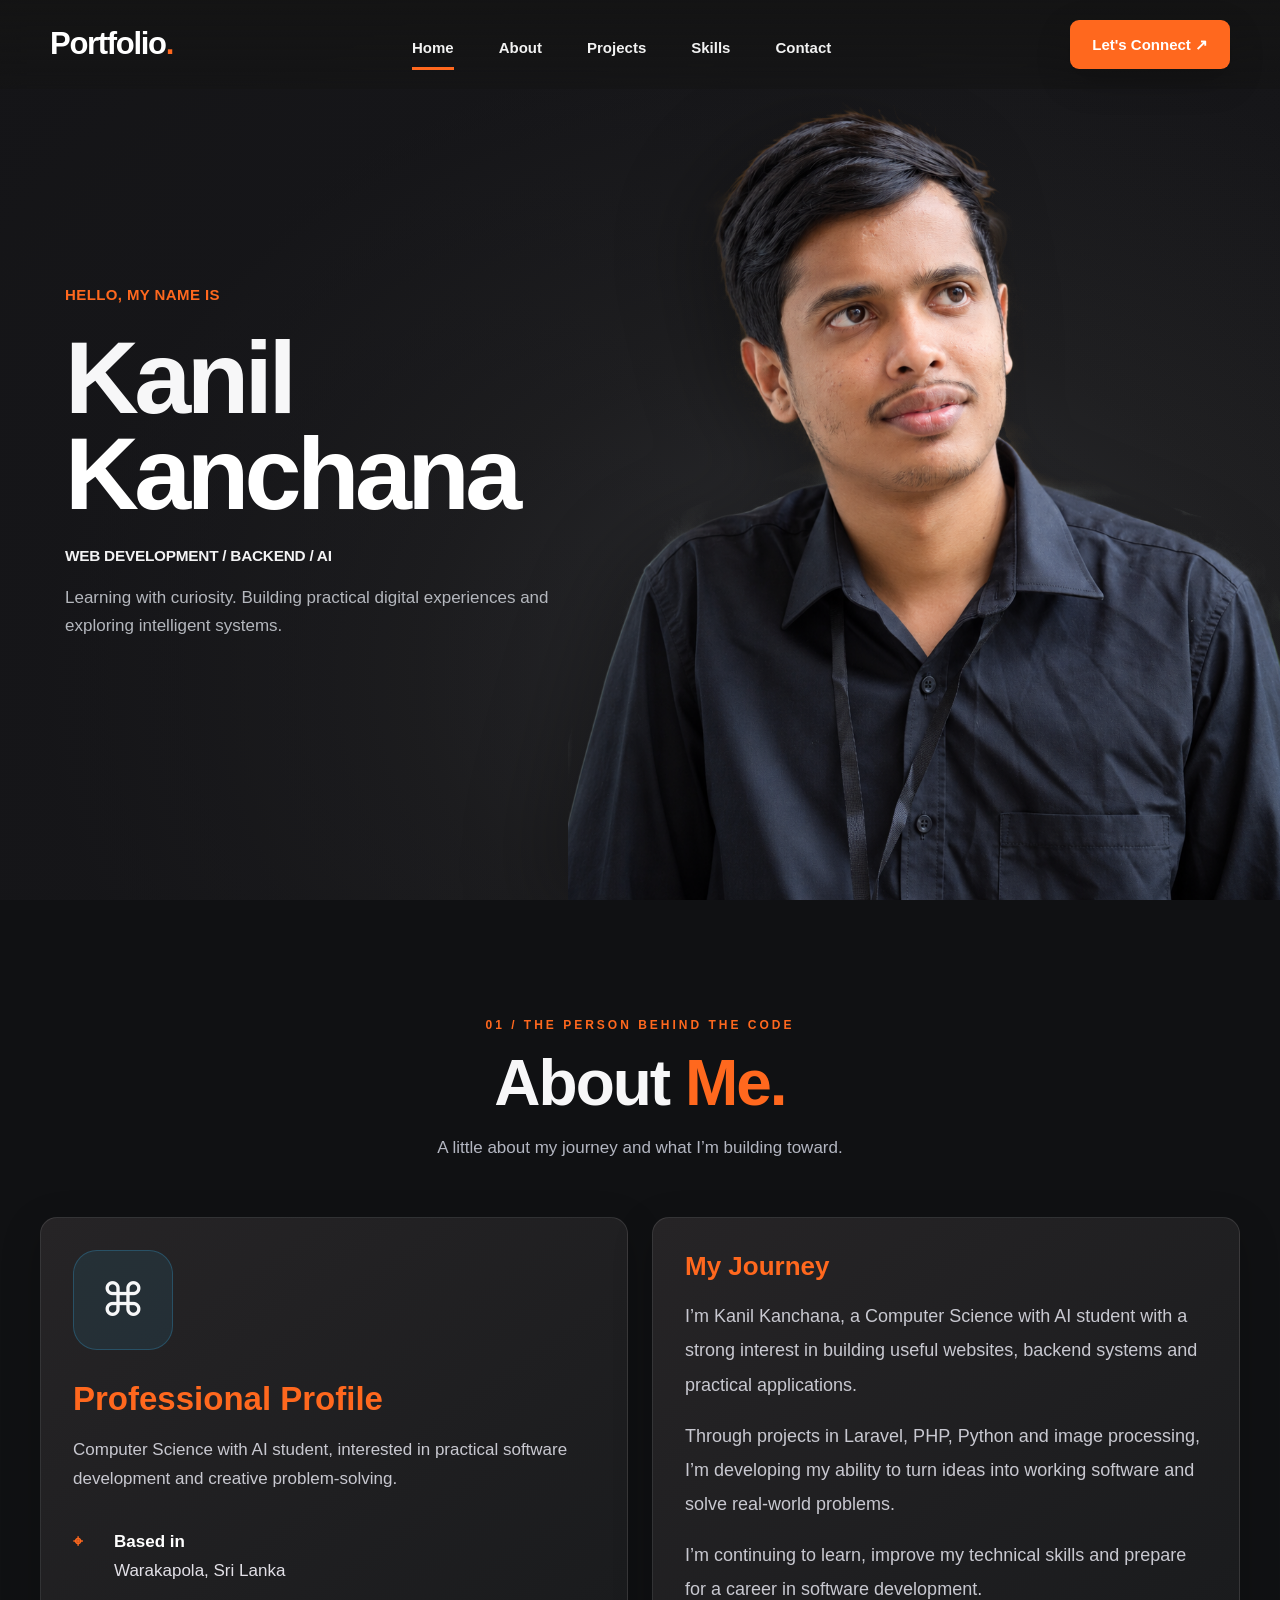
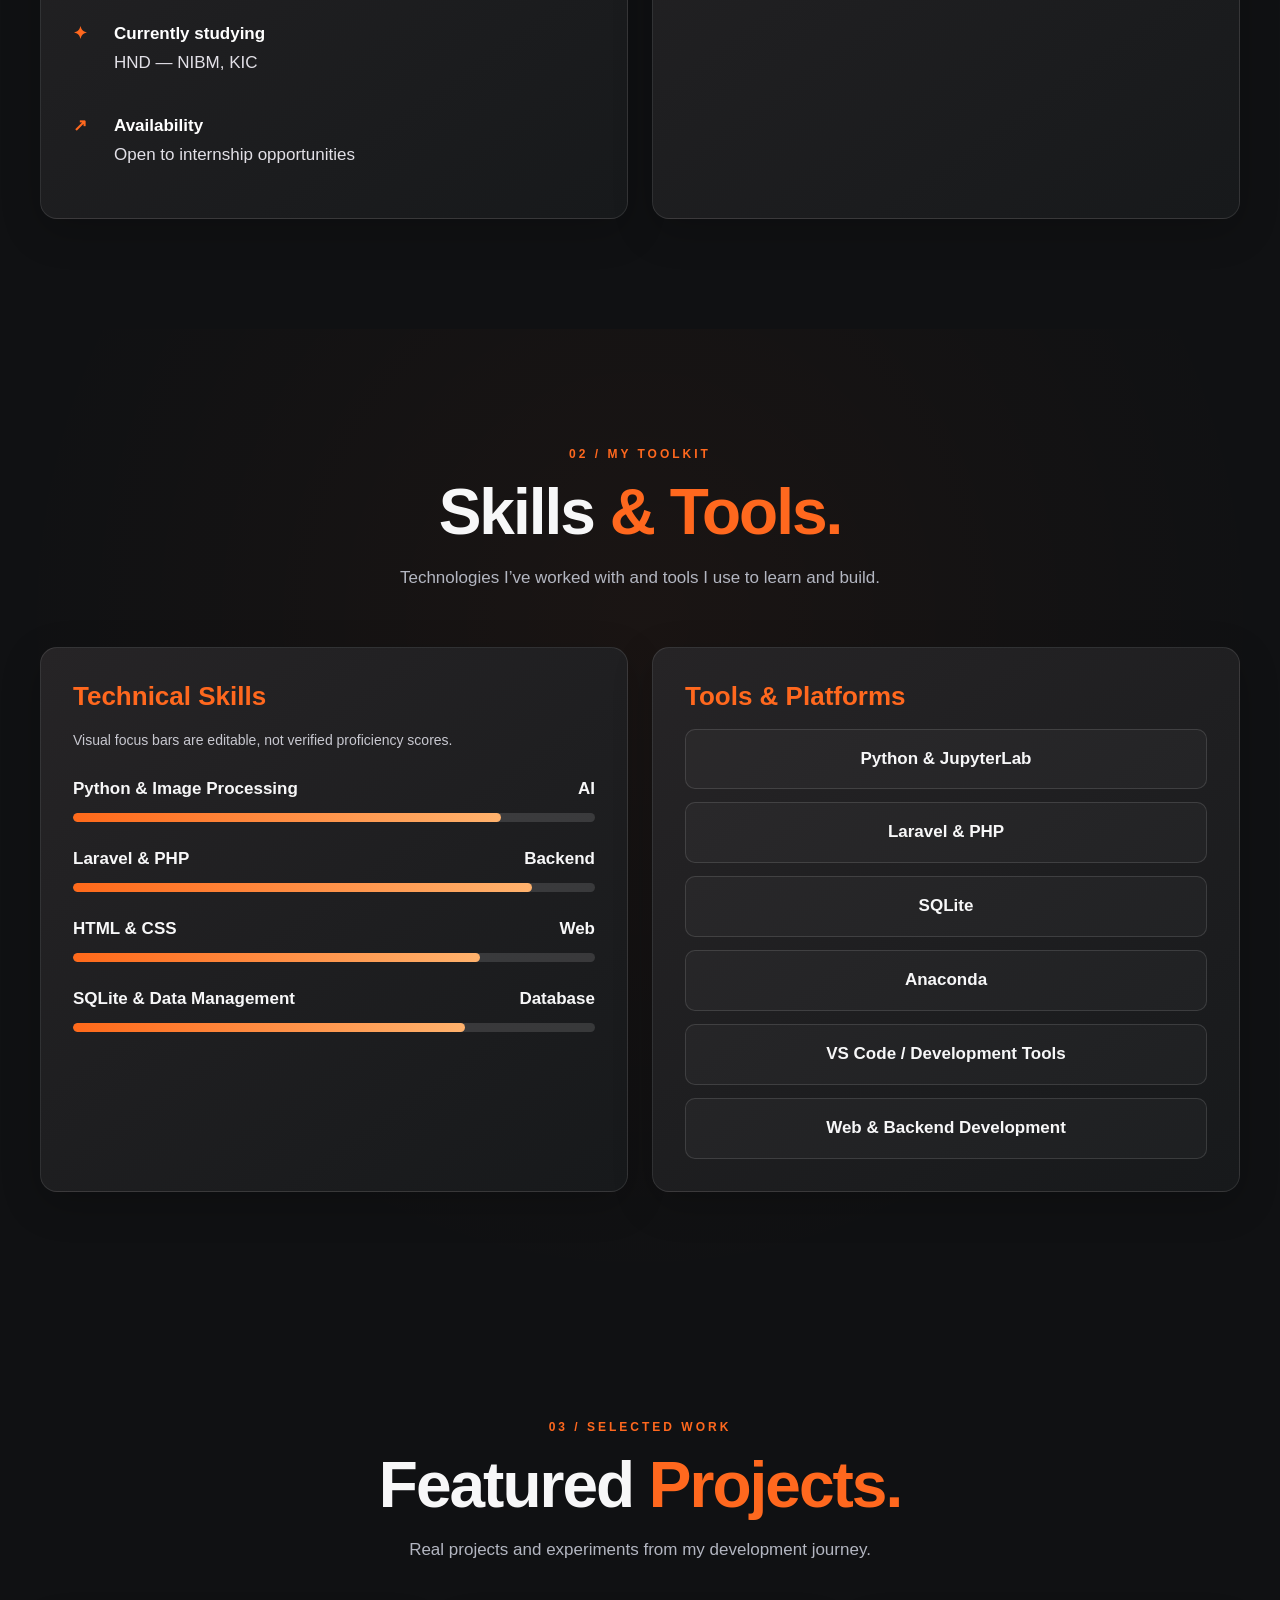
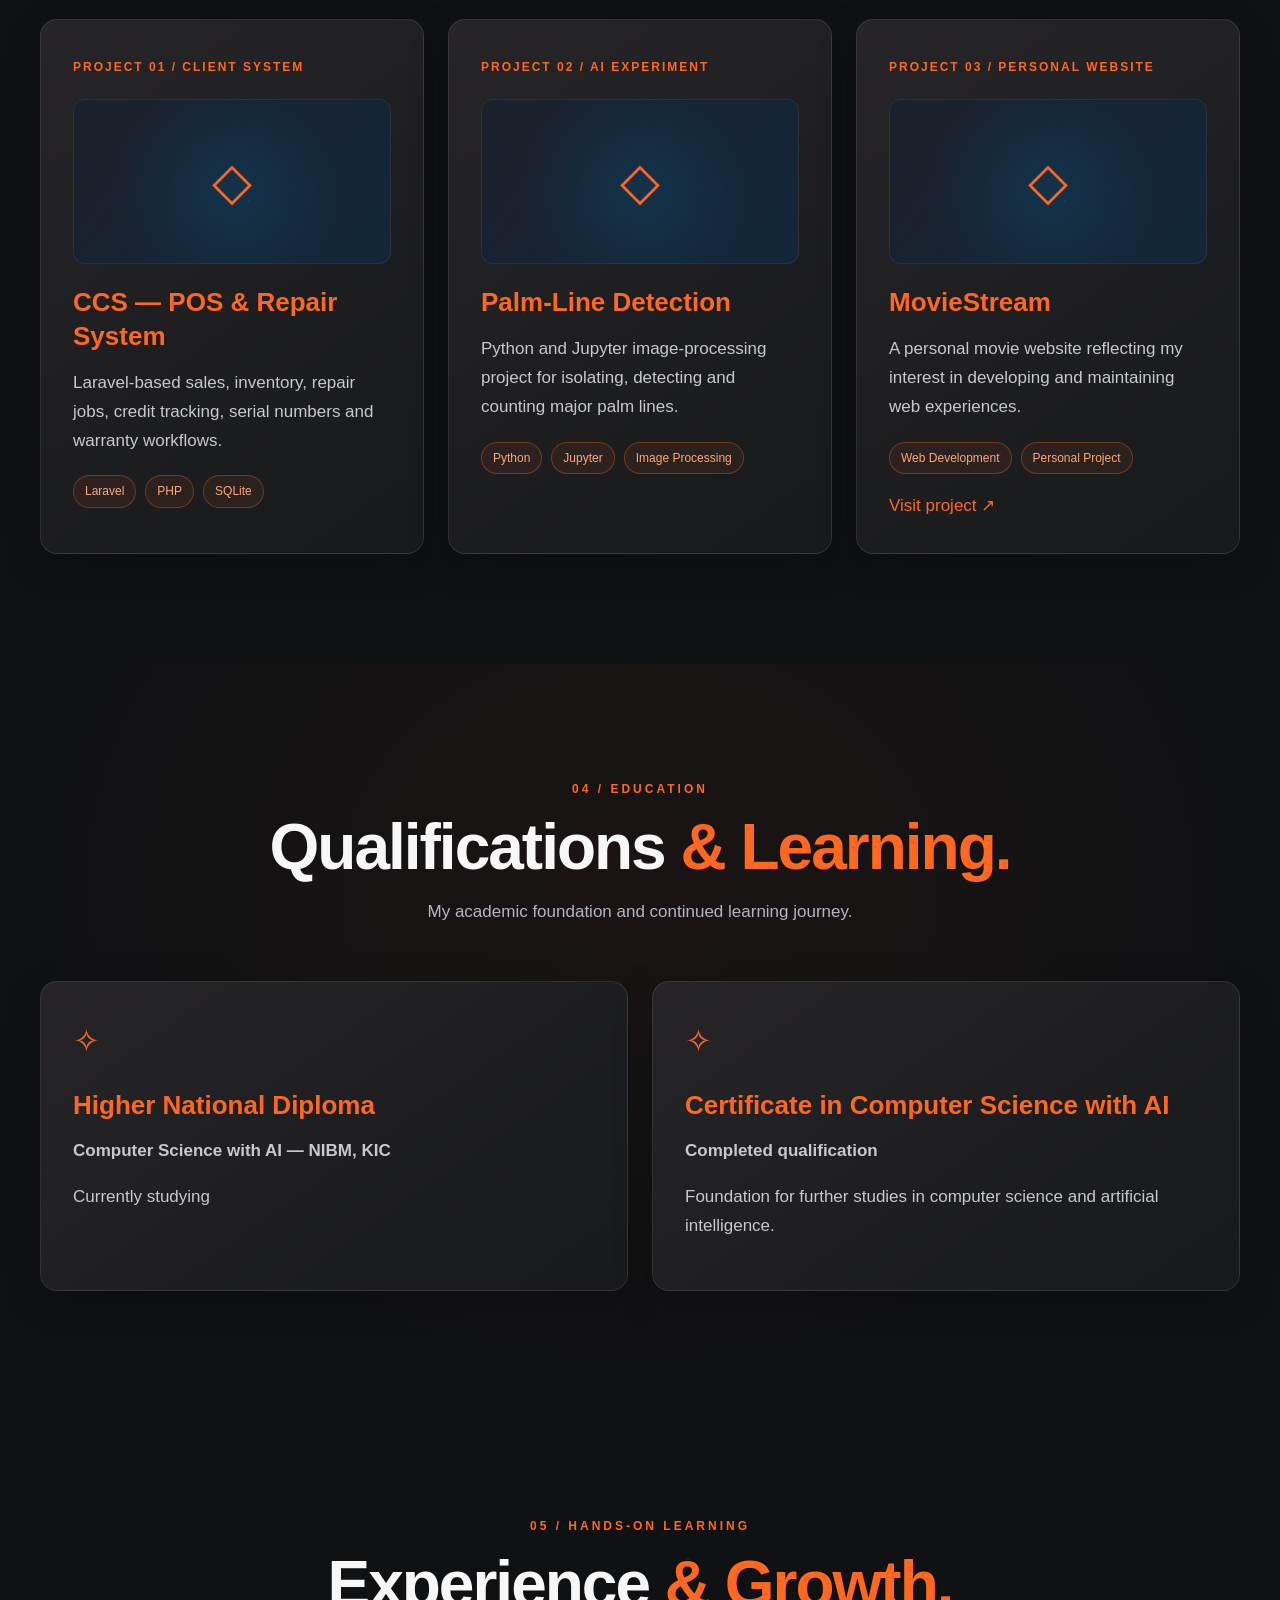
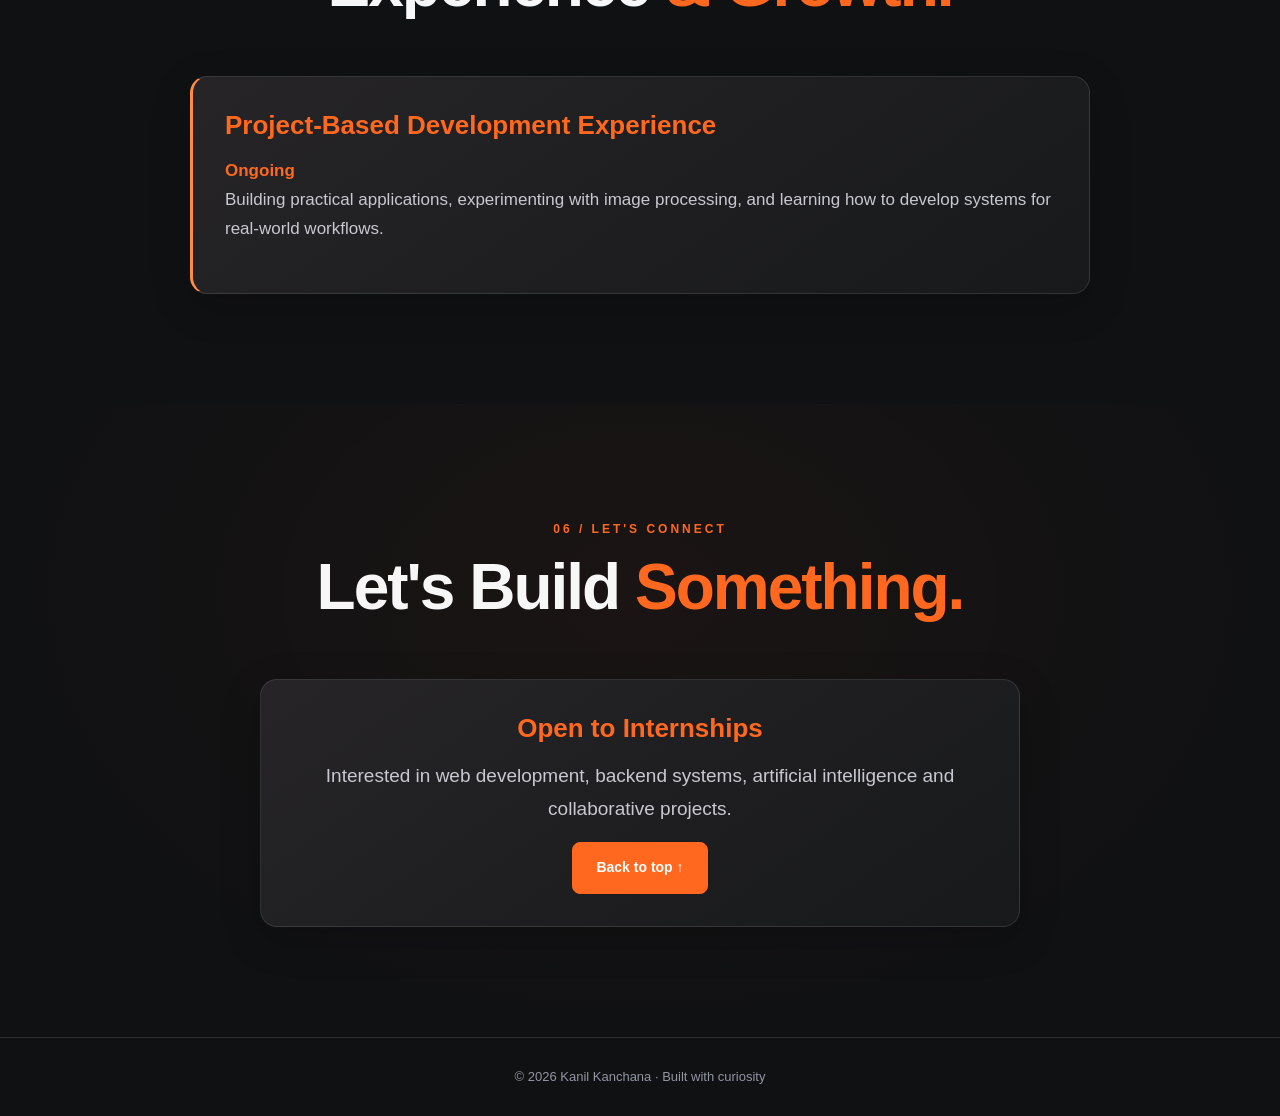
==== commit 9e9d472a: "Fix social media links and dashboard" ====
--- a/index.html
+++ b/index.html
@@ -99,7 +99,7 @@
 @media(max-width:1100px){.nav-inner{width:calc(100% - 45px)}.links{gap:22px}.hero-layout{width:calc(100% - 75px)}.hero h1{font-size:clamp(68px,8.4vw,110px)}.hero-portrait{right:-6%;width:61%}.hero-portrait img{height:82svh;min-height:560px}}
 @media(max-width:800px){.nav-inner{min-height:76px}.nav-cta{padding:9px 12px;font-size:12px}.links{gap:12px}.links a{font-size:12px}.hero{padding:88px 0 0;min-height:0}.hero-layout{width:calc(100% - 40px);display:flex;flex-direction:column;min-height:0;align-items:stretch}.hero-copy{order:1;padding:28px 0 0;z-index:3}.hero-portrait{order:2;position:relative;top:auto;right:auto;bottom:auto;width:100%;height:55svh;min-height:410px;max-height:600px;justify-content:center;align-items:flex-end;margin-top:-30px}.hero-portrait img,.hero-portrait img[style]{height:100%;min-height:0;max-width:100%;width:auto;transform:none}.hero h1{font-size:clamp(66px,10.5vw,100px)}.hero p.lead{margin:14px 0}.hero-socials{margin-top:19px}.hero .actions{margin:19px 0}}
 @media(max-width:560px){.nav-inner{width:calc(100% - 28px);gap:10px;min-height:65px}.logo{font-size:22px}.links{gap:9px;overflow:auto}.links a{font-size:11px;padding:18px 0}.links a:first-child:after{bottom:5px}.links a:nth-child(4){display:none}.nav-cta{font-size:10px;padding:8px 9px}.hero{padding-top:69px}.hero-layout{width:calc(100% - 36px)}.hero-copy{padding-top:26px}.hero .kicker{font-size:12px}.hero h1{font-size:clamp(52px,13vw,75px);letter-spacing:-.055em}.hero .subtitle{font-size:13px}.hero p.lead{font-size:15px}.hero-socials a{width:45px;height:45px}.hero-portrait{height:47svh;min-height:300px;margin-top:-8px}}
-</style></head><body>
+#edit-open,#admin-overlay{display:none!important}</style></head><body>
 <nav><div class="container nav-inner"><a class="logo" href="#home">Portfolio<span>.</span></a><div class="links"><a href="#home">Home</a><a href="#about">About</a><a href="#projects">Projects</a><a href="#skills">Skills</a><a href="#contact">Contact</a></div><a class="nav-cta" href="#contact">Let's Connect ↗</a></div></nav>
 <header class="hero" id="home"><video aria-hidden="true" autoplay="" loop="" muted="" playsinline="" preload="metadata"><source src="assets/videos/portfolio-background.mp4" type="video/mp4"/></video><div class="hero-layout"><div class="hero-copy"><div class="kicker">HELLO, MY NAME IS</div><h1>Kanil<br/><em>Kanchana</em></h1><div class="subtitle">COMPUTER SCIENCE WITH AI STUDENT</div><p class="lead">Web development  /  Backend systems  /  Artificial intelligence</p><div aria-label="Social profiles" class="hero-socials">
 <a aria-label="LinkedIn" data-social="linkedin" href="#contact"><svg viewbox="0 0 24 24"><path d="M20.45 2H3.55A1.55 1.55 0 0 0 2 3.55v16.9A1.55 1.55 0 0 0 3.55 22h16.9A1.55 1.55 0 0 0 22 20.45V3.55A1.55 1.55 0 0 0 20.45 2ZM8 19H5V9h3v10ZM6.5 7.7a1.7 1.7 0 1 1 0-3.4 1.7 1.7 0 0 1 0 3.4ZM19 19h-3v-5.1c0-1.3-.5-2.1-1.6-2.1-1.2 0-1.8.8-1.8 2.1V19h-3V9h3v1.4c.6-1 1.7-1.7 3-1.7 2.2 0 3.4 1.4 3.4 4.2V19Z"></path></svg></a>
@@ -127,8 +127,24 @@
 function add(parent,tag,cls,text){let n=el(tag,cls,text);parent.append(n);return n}
 function setText(selector,text){let n=$(selector);if(n)n.textContent=text||''}
 window.portfolioLoad=(obj)=>{if(obj&&obj.profile){data={...clone(defaults),...obj};render()}};
+
+ // Link hero social icons directly to the profile URLs. Never silently jump to #contact.
+ function updateSocialLinks(){
+   const p=data.profile||{};
+   document.querySelectorAll('.hero-socials a[data-social]').forEach(a=>{
+     let raw=String(p[a.dataset.social]||'').trim();
+     // Accept a full http(s) URL, or a domain without the protocol.
+     let candidate=raw;
+     if(raw && !/^[a-z][a-z0-9+.-]*:/i.test(raw) && /^[^\s/]+\.[^\s]+/.test(raw))candidate='https://'+raw;
+     let valid=false;
+     try{let u=new URL(candidate);valid=(u.protocol==='https:'||u.protocol==='http:')&&u.hostname.includes('.');if(valid)candidate=u.href}catch(e){}
+     if(valid){a.href=candidate;a.target='_blank';a.rel='noopener noreferrer';a.removeAttribute('aria-disabled');a.title='Open '+a.dataset.social+' profile';a.style.display='inline-flex'}
+     else {a.removeAttribute('href');a.removeAttribute('target');a.setAttribute('aria-disabled','true');a.title='Add a '+a.dataset.social+' link in the dashboard';a.style.display='none'}
+   });
+ }
+
 function render(){
- const p=data.profile||defaults.profile;
+ const p=data.profile||defaults.profile; updateSocialLinks();
  let hero=$('.hero h1');if(hero){let parts=(p.name||'Kanil Kanchana').trim().split(/\s+/);hero.replaceChildren(document.createTextNode(parts[0]||''),document.createElement('br'));let em=document.createElement('em');em.textContent=parts.slice(1).join(' ')||' ';hero.append(em)}
  let portrait=$('.hero-portrait img');if(portrait&&p.photo)portrait.src=p.photo;setText('.hero .subtitle',p.role);setText('.hero .lead',p.intro);
  setText('.profile-card h3','Professional Profile');let facts=$$('.profile-card .fact');if(facts[0])facts[0].querySelector('span').replaceChildren(...factNodes('Based in',p.location));if(facts[1])facts[1].querySelector('span').replaceChildren(...factNodes('Currently studying',p.education));if(facts[2])facts[2].querySelector('span').replaceChildren(...factNodes('Availability',p.availability));
@@ -161,4 +177,4 @@
  function download(name,content,type){let blob=new Blob([content],{type}),url=URL.createObjectURL(blob),a=document.createElement('a');a.href=url;a.download=name;a.click();setTimeout(()=>URL.revokeObjectURL(url),1000)}
  function exportHTML(){let copy=document.documentElement.cloneNode(true);copy.querySelector('#admin-overlay')?.remove();copy.querySelector('#edit-open')?.remove();copy.querySelectorAll('script').forEach(s=>s.remove());let html='<!doctype html>\n'+copy.outerHTML;download('index.html',html,'text/html;charset=utf-8');status('Published HTML downloaded. Upload it alongside your portrait and video files.')}
  $('#edit-open').onclick=()=>{$('#admin-overlay').hidden=false;document.body.style.overflow='hidden';edit()};$('#edit-close').onclick=()=>{$('#admin-overlay').hidden=true;document.body.style.overflow=''};document.addEventListener('keydown',e=>{if(e.key==='Escape'&&!$('#admin-overlay').hidden)$('#edit-close').click()});render();
-})();</script><script>fetch('site-data.json',{cache:'no-store'}).then(r=>r.ok?r.json():null).then(d=>{if(d&&window.portfolioLoad)window.portfolioLoad(d)}).catch(()=>{});</script><script>(function(){function updateLinks(d){var p=d&&d.profile||{};document.querySelectorAll('.hero-socials a[data-social]').forEach(function(a){var u=p[a.dataset.social];if(typeof u==='string' && u.startsWith("https://")){a.href=u;a.target='_blank';a.rel='noopener noreferrer'}else{a.href='#contact';a.removeAttribute('target')}})}fetch('site-data.json',{cache:'no-store'}).then(r=>r.ok?r.json():null).then(d=>{if(d)updateLinks(d)}).catch(()=>{});})();</script></body></html>+})();</script><script>fetch('site-data.json',{cache:'no-store'}).then(r=>r.ok?r.json():null).then(d=>{if(d&&window.portfolioLoad)window.portfolioLoad(d)}).catch(()=>{});</script></body></html>
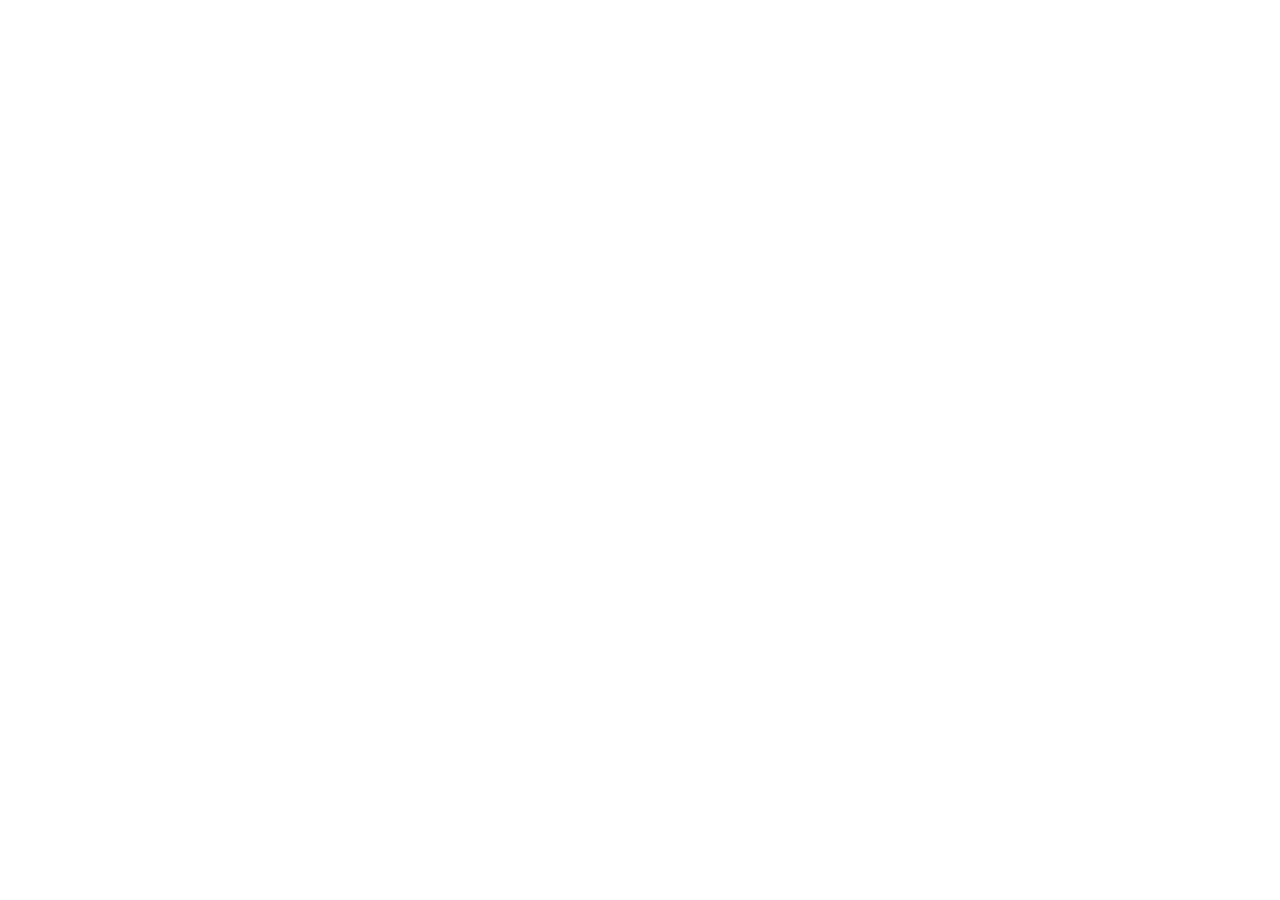
==== commit 6407d60b: "Redirect old GitHub Pages portfolio to Vercel" ====
--- a/index.html
+++ b/index.html
@@ -1,180 +1,24 @@
-<!DOCTYPE html>
-
-<html lang="en"><head><meta charset="utf-8"/><meta content="width=device-width,initial-scale=1" name="viewport"/>
-<title>Kanil Kanchana | Developer &amp; AI Student</title>
-<meta content="Kanil Kanchana — software development, backend systems and AI portfolio." name="description"/>
-<style>
-:root{--bg:#080b10;--panel:#17191e;--line:#ffffff20;--text:#f3f8ff;--muted:#b3b6c1;--accent:#38bdf8;--coral:#2563eb;--cyan:#67d8ed}
-*{box-sizing:border-box}html{scroll-behavior:smooth}body{margin:0;background:var(--bg);color:var(--text);font:17px/1.7 Inter,Segoe UI,Arial,sans-serif;overflow-x:hidden}
-a{color:inherit;text-decoration:none}button{font:inherit}::selection{background:#0ea5e9;color:#141014}
-.container{width:min(1200px,calc(100% - 44px));margin:auto}
-nav{position:fixed;z-index:10;top:0;left:0;right:0;background:#0b0d12c9;backdrop-filter:blur(20px);border-bottom:1px solid var(--line)}
-.nav-inner{display:flex;align-items:center;justify-content:space-between;gap:20px;min-height:76px}.logo{font-weight:900;font-size:27px;letter-spacing:-2px}.logo span{color:var(--accent)}.links{display:flex;gap:28px;font-size:14px;font-weight:650}.links a:hover{color:var(--accent)}
-.btn{display:inline-flex;align-items:center;justify-content:center;gap:10px;padding:13px 23px;border:1px solid #38bdf860;border-radius:8px;background:linear-gradient(120deg,#38bdf8,#2563eb);color:#071522;font-weight:800;font-size:14px;transition:transform .2s,box-shadow .2s}.btn:hover{transform:translateY(-3px);box-shadow:0 12px 34px #0284c74b}.btn.secondary{color:white;background:#ffffff10}
-.hero{position:relative;min-height:100svh;display:flex;align-items:center;justify-content:center;isolation:isolate;overflow:hidden;padding:130px 20px 90px;text-align:center}
-.hero video{position:absolute;inset:0;width:100%;height:100%;object-fit:cover;z-index:-3}.hero:before{content:"";position:absolute;inset:0;background:linear-gradient(90deg,#070910bd,#07091055,#070910c0),linear-gradient(0deg,#080b10 0%,transparent 48%);z-index:-2}
-.hero:after{content:"";position:absolute;inset:0;z-index:-1;background:radial-gradient(ellipse at 50% 52%,#0ea5e91e,transparent 58%)}
-.kicker,.eyebrow{color:var(--accent);text-transform:uppercase;font-size:12px;font-weight:800;letter-spacing:3px}.hero h1{font-size:clamp(72px,12vw,170px);line-height:.87;letter-spacing:-.09em;margin:24px 0}.hero h1 em{font-style:normal;background:linear-gradient(120deg,#7dd3fc,#2563eb);background-clip:text;color:transparent}.hero .subtitle{font-size:clamp(17px,2vw,23px);letter-spacing:3px;font-weight:650}.hero p.lead{color:#c9c6ce;max-width:640px;margin:20px auto 30px;font-size:18px}.actions{display:flex;gap:14px;justify-content:center;flex-wrap:wrap}
-.video-note{position:absolute;bottom:22px;left:50%;transform:translateX(-50%);font-size:11px;letter-spacing:2px;color:#b9b5c0}
-.section{padding:110px 0;position:relative}.section:nth-of-type(even){background:radial-gradient(ellipse at 50% 40%,#123f6d1c,transparent 75%)}
-.heading{text-align:center;margin-bottom:54px}.heading h2{font-size:clamp(40px,5vw,66px);line-height:1.15;margin:8px 0 14px;letter-spacing:-2px}.heading h2 em{font-style:normal;color:var(--accent)}.heading p{color:var(--muted);max-width:650px;margin:0 auto}
-.grid{display:grid;gap:24px}.two{grid-template-columns:repeat(2,minmax(0,1fr))}.three{grid-template-columns:repeat(3,minmax(0,1fr))}
-.card{border:1px solid var(--line);border-radius:17px;background:linear-gradient(155deg,#1b2530f2,#15191de8);padding:32px;box-shadow:0 12px 40px #0003;transition:transform .25s,border-color .25s}.card:hover{transform:translateY(-5px);border-color:#38bdf870}.card h3{font-size:26px;line-height:1.3;margin:0 0 15px;color:#7dd3fc}.card p{color:#c8c8d0;margin:0 0 17px}.small{font-size:14px;color:#a9a8b3}
-.profile-card{display:flex;flex-direction:column;justify-content:center;align-items:flex-start;min-height:380px}.profile-icon{width:100px;height:100px;display:grid;place-items:center;background:#38bdf815;border:1px solid #38bdf83d;border-radius:24px;font-size:46px;margin-bottom:28px}.profile-card h3{font-size:33px}.fact{display:flex;align-items:flex-start;gap:14px;margin:17px 0;color:#e2e0e7}.fact b{color:var(--accent);min-width:27px}.fact strong{color:#fff}.about-copy p{font-size:18px;line-height:1.9}
-.skill{margin:23px 0}.skill-top{display:flex;justify-content:space-between;gap:10px;margin-bottom:9px;font-weight:700}.track{height:9px;border-radius:20px;background:#ffffff21;overflow:hidden}.fill{height:100%;border-radius:20px;background:linear-gradient(90deg,#38bdf8,#2563eb)}.tools{display:grid;gap:13px}.tool{padding:15px;border-radius:10px;background:#ffffff07;border:1px solid var(--line);text-align:center;font-weight:700}
-.project-card .number{font-size:12px;letter-spacing:2px;color:var(--accent);font-weight:800}.project-art{height:165px;border-radius:12px;margin:18px 0 22px;background:radial-gradient(circle at 50% 55%,#0284c72a,transparent 65%),linear-gradient(130deg,#1b202b,#12263a);display:grid;place-items:center;font-size:52px;color:var(--accent);border:1px solid #ffffff10}.tags{display:flex;gap:9px;flex-wrap:wrap;margin-top:20px}.tags span{font-size:12px;border:1px solid #38bdf84d;background:#38bdf80c;color:#93c5fd;padding:5px 11px;border-radius:30px}
-.cert-icon{font-size:32px;color:var(--accent);margin-bottom:20px}.cert-card h3{font-size:20px;color:white}.issuer{color:var(--accent);font-weight:700}.cert-card{min-height:245px}
-.timeline{max-width:900px;margin:auto}.timeline .card{border-left:3px solid var(--cyan)}.date{color:var(--cyan);font-weight:750}.contact{text-align:center}.contact .card{max-width:760px;margin:auto}.contact p{font-size:19px}.footer{border-top:1px solid var(--line);padding:28px 0;text-align:center;color:#9296a3;font-size:13px}
-@media(max-width:850px){.two,.three{grid-template-columns:1fr}.links{gap:12px;flex-wrap:wrap;justify-content:flex-end}.nav-inner{min-height:68px}.section{padding:78px 0}.profile-card{min-height:auto}.hero h1{font-size:clamp(60px,13vw,110px)}}
-@media(max-width:560px){.container{width:min(100% - 28px,1200px)}.links{font-size:11px;gap:9px}.logo{font-size:22px}.hero{padding-top:110px}.hero h1{font-size:clamp(53px,14vw,82px)}.card{padding:23px}.heading h2{font-size:39px}.hero .subtitle{letter-spacing:1px}}
-@media(prefers-reduced-motion:reduce){*,*:before,*:after{scroll-behavior:auto!important;transition:none!important}}
-
-/* Cinematic split hero — full face remains visible */
-.hero{justify-content:initial;text-align:left;padding:115px max(24px,6vw) 65px;min-height:100svh;background:radial-gradient(circle at 77% 36%,#263847 0%,#18191d 45%,#0b0c0f 100%)}
-.hero:before{background:linear-gradient(90deg,#101115 0%,#101115d9 38%,#10111500 76%),linear-gradient(0deg,#0a0c10 0%,transparent 24%)}
-.hero:after{background:none}
-.hero-layout{position:relative;width:min(1450px,100%);margin:auto;display:grid;grid-template-columns:48% 52%;align-items:center;min-height:calc(100svh - 180px)}
-.hero-copy{position:relative;z-index:2}.hero .kicker{color:#38bdf8;letter-spacing:1.6px;font-size:15px}
-.hero h1{font-size:clamp(70px,8.7vw,140px);letter-spacing:-.075em;line-height:.96;margin:22px 0 23px}.hero h1 em{background:none;color:#fff}.hero .subtitle{font-size:clamp(14px,1.35vw,19px);letter-spacing:.4px;color:#eee}.hero p.lead{margin:20px 0 28px;max-width:560px;color:#bfc1c7}.hero .actions{justify-content:flex-start}
-.hero-portrait{position:absolute;right:-3vw;top:0;bottom:0;width:59%;display:flex;align-items:flex-end;justify-content:center;pointer-events:none;overflow:visible}
-.hero-portrait img{display:block;width:100%;height:100%;object-fit:contain;object-position:center bottom;filter:drop-shadow(0 15px 48px #0008)}
-.hero-portrait .photo-placeholder{width:80%;height:75%;border:1px dashed #ffffff3d;border-radius:24px;display:flex;align-items:center;justify-content:center;text-align:center;color:#c6c5cc;padding:25px;background:#ffffff08;font-size:17px}
-.hero .video-note{left:6vw;transform:none}
-@media(max-width:850px){.hero{padding:100px 22px 45px}.hero-layout{display:flex;flex-direction:column;justify-content:flex-start;min-height:calc(100svh - 145px);gap:15px}.hero-copy{align-self:stretch;order:2}.hero-portrait{position:relative;right:auto;top:auto;bottom:auto;width:100%;height:min(48svh,450px);order:1;flex-shrink:0}.hero-portrait img{object-fit:contain;object-position:center center}.hero h1{font-size:clamp(55px,12vw,94px);margin:8px 0 14px}.hero p.lead{margin:12px 0 18px}.hero .video-note{display:none}}
-@media(max-width:520px){.hero{padding:85px 20px 40px}.hero-portrait{height:39svh;min-height:240px}.hero h1{font-size:clamp(52px,13vw,75px)}.hero .kicker{font-size:12px}.hero .subtitle{font-size:12px}.hero p.lead{font-size:15px}}
-
-.admin-open{border:1px solid #38bdf86b;background:#0b2439;color:#d9f4ff;padding:9px 13px;border-radius:9px;cursor:pointer;font-size:12px;font-weight:700}
-.admin-open:hover{background:#153a56}
-#admin-overlay[hidden]{display:none!important}#admin-overlay{position:fixed;inset:0;z-index:9999;background:#030911e8;backdrop-filter:blur(12px);overflow:auto;padding:24px}
-.admin-shell{width:min(1150px,100%);margin:20px auto;background:#0d1724;border:1px solid #2c4960;border-radius:18px;box-shadow:0 30px 100px #000b;color:#edf7ff;overflow:hidden}
-.admin-head{display:flex;justify-content:space-between;gap:14px;align-items:center;padding:24px 28px;border-bottom:1px solid #2b4053}.admin-head h2{font-size:27px;margin:0;color:#fff}.admin-head p{margin:3px 0 0;color:#9db4c6;font-size:13px}.admin-close{border:0;background:#1d3449;color:white;font-size:24px;width:42px;height:42px;border-radius:9px;cursor:pointer}
-.admin-layout{display:grid;grid-template-columns:210px minmax(0,1fr);min-height:570px}.admin-tabs{padding:17px;border-right:1px solid #2b4053;display:flex;flex-direction:column;gap:7px}.admin-tabs button{border:0;text-align:left;border-radius:9px;padding:13px 14px;background:transparent;color:#afc6d7;cursor:pointer;font-weight:700}.admin-tabs button.active{background:#1c4965;color:#fff}
-.admin-content{padding:28px;min-width:0}.admin-content h3{font-size:24px;margin:0 0 8px;color:#e9f8ff}.admin-help{color:#a5b9c8;font-size:14px;margin:0 0 23px}.admin-fields{display:grid;grid-template-columns:repeat(2,minmax(0,1fr));gap:16px}.admin-field{display:flex;flex-direction:column;gap:7px;color:#c8deeb;font-size:13px;font-weight:700}.admin-field.full{grid-column:1/-1}.admin-field input,.admin-field textarea,.admin-field select{background:#09121d;border:1px solid #37516a;color:#f5faff;border-radius:8px;padding:12px;font:inherit;font-size:15px;width:100%}.admin-field textarea{min-height:90px;resize:vertical}.admin-actions{display:flex;gap:10px;flex-wrap:wrap;margin-top:22px}.admin-btn{background:#0878b7;color:#fff;border:0;border-radius:8px;padding:11px 17px;cursor:pointer;font-weight:750}.admin-btn.alt{background:#20364a}.admin-btn.danger{background:#803143}.admin-item{border:1px solid #2c4960;border-radius:12px;padding:16px;margin:12px 0;background:#102030}.admin-item-head{display:flex;justify-content:space-between;gap:12px;align-items:center;margin-bottom:12px}.admin-item-head strong{color:#fff}.admin-item-head button{background:#6c2738;color:white;border:0;border-radius:6px;padding:7px 11px;cursor:pointer}.admin-note{font-size:13px;color:#b1c4d1;line-height:1.7;margin-top:20px}.admin-status{color:#7de5d5;font-size:14px;margin-top:14px;min-height:20px}
-@media(max-width:750px){.admin-layout{grid-template-columns:1fr}.admin-tabs{border-right:0;border-bottom:1px solid #2b4053;flex-direction:row;overflow:auto}.admin-tabs button{white-space:nowrap}.admin-content{padding:18px}.admin-fields{grid-template-columns:1fr}.admin-field.full{grid-column:auto}.admin-head{padding:18px}.admin-open{font-size:11px;padding:7px}}
-.project-art img{width:100%;height:100%;object-fit:cover;border-radius:12px}.hero-portrait img{object-fit:contain!important;object-position:center bottom!important}
-#edit-open,#admin-overlay{display:none!important}
-/* VERSION 3 — reference-inspired cinematic portrait hero */
-:root{--accent:#ff681e;--coral:#f85d14;--cyan:#ff8a45}
-body{background:#101113;color:#f7f7f8}
-nav{background:linear-gradient(180deg,#141414eb,#1414148c);border-bottom:0;backdrop-filter:blur(10px)}
-.nav-inner{width:min(1490px,calc(100% - 100px));min-height:89px;gap:32px}
-.logo{font-size:31px;letter-spacing:-1.3px;font-weight:900;color:white}
-.logo span{color:var(--accent)}
-.links{margin:auto;gap:45px;align-items:center;flex-wrap:nowrap}
-.links a{font-size:15px;color:#f2f2f2;font-weight:700;position:relative;padding:31px 0 25px;white-space:nowrap}
-.links a:first-child:after{content:"";height:3px;background:var(--accent);position:absolute;left:0;right:0;bottom:15px}
-.links a:hover{color:var(--accent)}
-.nav-cta{padding:12px 22px;font-size:15px;border-radius:9px;background:var(--accent);color:white;font-weight:800;white-space:nowrap;box-shadow:0 12px 35px #0003}
-.nav-cta:hover{background:#f87832;transform:translateY(-2px)}
-.hero{min-height:780px;min-height:100svh;background:radial-gradient(ellipse at 67% 75%,#343539 0%,#202022 36%,#161619 68%,#141416 100%);padding:95px 0 0;overflow:hidden;display:block;text-align:left}
-.hero video{display:none}
-.hero:before{background:linear-gradient(90deg,#151518b0 0%,#15151824 58%,#12121508 100%);z-index:-1}
-.hero:after{display:none}
-.hero-layout{width:min(1500px,calc(100% - 120px));min-height:calc(100svh - 95px);height:auto;display:grid;grid-template-columns:53% 47%;align-items:center;position:relative;margin:auto}
-.hero-copy{position:relative;z-index:3;padding:0 0 45px 5px;max-width:800px}
-.hero .kicker{font-size:15px;letter-spacing:.4px;color:var(--accent);font-weight:900;margin-bottom:22px}
-.hero h1{font-size:clamp(76px,8vw,132px);line-height:.94;letter-spacing:-.045em;margin:22px 0 23px;font-weight:900;text-transform:none;overflow:visible}
-.hero h1 em{color:#fff;background:none;font-style:normal}
-.hero .subtitle{color:#f3f3f4;font-size:clamp(15px,1.2vw,20px);font-weight:900;letter-spacing:-.25px;max-width:690px;line-height:1.4}
-.hero p.lead{font-size:17px;max-width:540px;color:#b4b7bd;margin:17px 0 23px;line-height:1.65}
-.hero .actions{gap:14px;justify-content:flex-start;margin:22px 0}
-.hero .btn{background:var(--accent);border-color:var(--accent);color:white}
-.hero .btn.secondary{background:#ffffff0a;color:white;border-color:#ffffff3a}
-.hero-socials{display:flex;gap:17px;align-items:center;margin-top:28px}
-.hero-socials a{width:53px;height:53px;border-radius:50%;display:inline-flex;align-items:center;justify-content:center;background:#ffffff0b;border:1px solid #ffffff0a;color:white;transition:background .2s,transform .2s}
-.hero-socials a:hover{background:var(--accent);transform:translateY(-3px)}
-.hero-socials a svg{width:21px;height:21px;fill:currentColor}
-.hero-socials a[hidden]{display:none}
-.hero-portrait{position:absolute;z-index:2;right:-5.5%;top:0;bottom:0;width:64%;height:100%;display:flex;align-items:flex-end;justify-content:flex-end;pointer-events:none;overflow:visible}
-.hero-portrait img,.hero-portrait img[style]{display:block;width:auto;max-width:none;height:min(90svh,950px);min-height:680px;object-fit:contain!important;object-position:center bottom!important;filter:drop-shadow(-26px 12px 38px #0004);transform:translateY(0)}
-.hero .video-note{display:none}
-.section:nth-of-type(even){background:radial-gradient(ellipse at 50% 30%,#ff681e0b,transparent 70%)}
-.heading h2 em,.card h3,.issuer,.eyebrow,.project-card .number,.date{color:var(--accent)}
-.card{background:linear-gradient(145deg,#262426,#17191b);border-color:#ffffff1a}
-.card:hover{border-color:#ff681e75}
-.btn{background:var(--accent);border-color:var(--accent);color:#fff}
-.tags span{color:#ffa876;border-color:#ff681e58;background:#ff681e12}
-.fill{background:linear-gradient(90deg,#ff691a,#ffb26d)}
-.admin-open{background:#332217;color:#ffb784;border-color:#ff681e60}
-@media(max-width:1100px){.nav-inner{width:calc(100% - 45px)}.links{gap:22px}.hero-layout{width:calc(100% - 75px)}.hero h1{font-size:clamp(68px,8.4vw,110px)}.hero-portrait{right:-6%;width:61%}.hero-portrait img{height:82svh;min-height:560px}}
-@media(max-width:800px){.nav-inner{min-height:76px}.nav-cta{padding:9px 12px;font-size:12px}.links{gap:12px}.links a{font-size:12px}.hero{padding:88px 0 0;min-height:0}.hero-layout{width:calc(100% - 40px);display:flex;flex-direction:column;min-height:0;align-items:stretch}.hero-copy{order:1;padding:28px 0 0;z-index:3}.hero-portrait{order:2;position:relative;top:auto;right:auto;bottom:auto;width:100%;height:55svh;min-height:410px;max-height:600px;justify-content:center;align-items:flex-end;margin-top:-30px}.hero-portrait img,.hero-portrait img[style]{height:100%;min-height:0;max-width:100%;width:auto;transform:none}.hero h1{font-size:clamp(66px,10.5vw,100px)}.hero p.lead{margin:14px 0}.hero-socials{margin-top:19px}.hero .actions{margin:19px 0}}
-@media(max-width:560px){.nav-inner{width:calc(100% - 28px);gap:10px;min-height:65px}.logo{font-size:22px}.links{gap:9px;overflow:auto}.links a{font-size:11px;padding:18px 0}.links a:first-child:after{bottom:5px}.links a:nth-child(4){display:none}.nav-cta{font-size:10px;padding:8px 9px}.hero{padding-top:69px}.hero-layout{width:calc(100% - 36px)}.hero-copy{padding-top:26px}.hero .kicker{font-size:12px}.hero h1{font-size:clamp(52px,13vw,75px);letter-spacing:-.055em}.hero .subtitle{font-size:13px}.hero p.lead{font-size:15px}.hero-socials a{width:45px;height:45px}.hero-portrait{height:47svh;min-height:300px;margin-top:-8px}}
-#edit-open,#admin-overlay{display:none!important}</style></head><body>
-<nav><div class="container nav-inner"><a class="logo" href="#home">Portfolio<span>.</span></a><div class="links"><a href="#home">Home</a><a href="#about">About</a><a href="#projects">Projects</a><a href="#skills">Skills</a><a href="#contact">Contact</a></div><a class="nav-cta" href="#contact">Let's Connect ↗</a></div></nav>
-<header class="hero" id="home"><video aria-hidden="true" autoplay="" loop="" muted="" playsinline="" preload="metadata"><source src="assets/videos/portfolio-background.mp4" type="video/mp4"/></video><div class="hero-layout"><div class="hero-copy"><div class="kicker">HELLO, MY NAME IS</div><h1>Kanil<br/><em>Kanchana</em></h1><div class="subtitle">COMPUTER SCIENCE WITH AI STUDENT</div><p class="lead">Web development  /  Backend systems  /  Artificial intelligence</p><div aria-label="Social profiles" class="hero-socials">
-<a aria-label="LinkedIn" data-social="linkedin" href="#contact"><svg viewbox="0 0 24 24"><path d="M20.45 2H3.55A1.55 1.55 0 0 0 2 3.55v16.9A1.55 1.55 0 0 0 3.55 22h16.9A1.55 1.55 0 0 0 22 20.45V3.55A1.55 1.55 0 0 0 20.45 2ZM8 19H5V9h3v10ZM6.5 7.7a1.7 1.7 0 1 1 0-3.4 1.7 1.7 0 0 1 0 3.4ZM19 19h-3v-5.1c0-1.3-.5-2.1-1.6-2.1-1.2 0-1.8.8-1.8 2.1V19h-3V9h3v1.4c.6-1 1.7-1.7 3-1.7 2.2 0 3.4 1.4 3.4 4.2V19Z"></path></svg></a>
-<a aria-label="GitHub" data-social="github" href="#contact"><svg viewbox="0 0 24 24"><path d="M12 .8a11.2 11.2 0 0 0-3.54 21.83c.56.1.77-.24.77-.55v-2.12c-3.12.68-3.78-1.33-3.78-1.33-.5-1.27-1.23-1.61-1.23-1.61-1.02-.7.08-.68.08-.68 1.13.08 1.73 1.17 1.73 1.17 1.01 1.73 2.65 1.23 3.3.94.1-.73.4-1.23.71-1.51-2.49-.28-5.1-1.25-5.1-5.55 0-1.23.44-2.23 1.16-3.02-.11-.29-.5-1.43.11-2.98 0 0 .95-.3 3.08 1.15A10.7 10.7 0 0 1 12 5.21c.95 0 1.9.13 2.79.38 2.13-1.45 3.07-1.15 3.07-1.15.62 1.55.23 2.69.12 2.98.73.79 1.15 1.8 1.15 3.02 0 4.31-2.61 5.26-5.11 5.54.4.35.76 1.04.76 2.1v2.99c0 .31.2.66.78.55A11.2 11.2 0 0 0 12 .8Z"></path></svg></a>
-<a aria-label="Facebook" data-social="facebook" href="#contact"><svg viewbox="0 0 24 24"><path d="M24 12a12 12 0 1 0-13.88 11.86v-8.39H7.08V12h3.04V9.35c0-3.01 1.8-4.68 4.54-4.68 1.31 0 2.68.23 2.68.23v2.95h-1.51c-1.49 0-1.95.93-1.95 1.88V12h3.32l-.53 3.47h-2.79v8.39A12 12 0 0 0 24 12Z"></path></svg></a>
-<a aria-label="Website" data-social="website" href="#contact"><svg viewbox="0 0 24 24"><path d="M12 2a10 10 0 1 0 0 20 10 10 0 0 0 0-20ZM4.5 12c0-.8.13-1.55.37-2.25h3.7A17 17 0 0 0 8.4 12c0 .77.06 1.52.17 2.25h-3.7A7.5 7.5 0 0 1 4.5 12ZM12 4.5c.67.8 1.2 1.85 1.58 3H10.4c.38-1.15.93-2.2 1.6-3ZM9.92 10h4.16c.12.64.18 1.3.18 2s-.06 1.36-.18 2H9.92c-.12-.64-.18-1.3-.18-2s.06-1.36.18-2ZM12 19.5c-.67-.8-1.22-1.85-1.6-3h3.18c-.38 1.15-.91 2.2-1.58 3ZM16.57 14.25c.12-.73.18-1.48.18-2.25 0-.77-.06-1.52-.18-2.25h2.56a7.6 7.6 0 0 1 0 4.5h-2.56Z"></path></svg></a>
-</div></div><div class="hero-portrait"><img alt="Kanil Kanchana portrait" onerror="this.style.display='none';this.nextElementSibling.style.display='flex'" src="assets/images/profile/kanil-profile.png"/><div class="photo-placeholder" style="display:none">Add your portrait as<br/>assets/images/profile/kanil-profile.png<br/><small>(transparent PNG recommended)</small></div></div></div><span class="video-note">SCROLL TO EXPLORE ↓</span></header>
-<main>
-<section class="section" id="about"><div class="container"><div class="heading"><span class="eyebrow">01 / The person behind the code</span><h2>About <em>Me.</em></h2><p>A little about my journey and what I’m building toward.</p></div><div class="grid two"><article class="card profile-card"><div class="profile-icon">⌘</div><h3>Professional Profile</h3><p>Computer Science with AI student, interested in practical software development and creative problem-solving.</p><div class="fact"><b>⌖</b><span><strong>Based in</strong><br/>Warakapola, Sri Lanka</span></div><div class="fact"><b>✦</b><span><strong>Currently studying</strong><br/>HND — NIBM, KIC</span></div><div class="fact"><b>↗</b><span><strong>Availability</strong><br/>Open to internship opportunities</span></div></article><article class="card about-copy"><h3>My Journey</h3><p>I’m Kanil Kanchana, a Computer Science with AI student with a strong interest in building useful websites, backend systems and practical applications.</p><p>Through projects in Laravel, PHP, Python and image processing, I’m developing my ability to turn ideas into working software and solve real-world problems.</p><p>I’m continuing to learn, improve my technical skills and prepare for a career in software development.</p></article></div></div></section>
-<section class="section" id="skills"><div class="container"><div class="heading"><span class="eyebrow">02 / My toolkit</span><h2>Skills <em>&amp; Tools.</em></h2><p>Technologies I’ve worked with and tools I use to learn and build.</p></div><div class="grid two"><article class="card"><h3>Technical Skills</h3><p class="small">Focus areas shown without unverified proficiency percentages.</p><div class="skill"><div class="skill-top"><span>Python &amp; Image Processing</span><span>AI</span></div><div class="track"><div class="fill" style="width:82%"></div></div></div><div class="skill"><div class="skill-top"><span>Laravel &amp; PHP</span><span>Backend</span></div><div class="track"><div class="fill" style="width:88%"></div></div></div><div class="skill"><div class="skill-top"><span>HTML &amp; CSS</span><span>Web</span></div><div class="track"><div class="fill" style="width:78%"></div></div></div><div class="skill"><div class="skill-top"><span>SQLite &amp; Data Management</span><span>Database</span></div><div class="track"><div class="fill" style="width:75%"></div></div></div></article><article class="card"><h3>Tools &amp; Platforms</h3><div class="tools"><div class="tool">Python &amp; JupyterLab</div><div class="tool">Laravel &amp; PHP</div><div class="tool">SQLite</div><div class="tool">Anaconda</div><div class="tool">VS Code / Development Tools</div><div class="tool">Web &amp; Backend Development</div></div></article></div></div></section>
-<section class="section" id="projects"><div class="container"><div class="heading"><span class="eyebrow">03 / Selected work</span><h2>Featured <em>Projects.</em></h2><p>Real projects and experiments from my development journey.</p></div><div class="grid three"><article class="card project-card"><span class="number">PROJECT 01 / CLIENT SYSTEM</span><div class="project-art">⌘</div><h3>CCS — POS &amp; Repair System</h3><p>Laravel-based sales, inventory, repair jobs, credit tracking, serial numbers and warranty workflows.</p><div class="tags"><span>Laravel</span><span>PHP</span><span>SQLite</span></div></article><article class="card project-card"><span class="number">PROJECT 02 / AI EXPERIMENT</span><div class="project-art">◈</div><h3>Palm-Line Detection</h3><p>Python and Jupyter image-processing project for isolating, detecting and counting major palm lines.</p><div class="tags"><span>Python</span><span>Jupyter</span><span>Image Processing</span></div></article><article class="card project-card"><span class="number">PROJECT 03 / PERSONAL WEBSITE</span><div class="project-art">▷</div><h3>MovieStream</h3><p>A personal movie website reflecting my interest in developing and maintaining web experiences.</p><div class="tags"><span>Web Development</span><span>Personal Project</span></div><p style="margin-top:22px"><a href="https://moviestream.my" rel="noopener" style="color:var(--accent)" target="_blank">Visit website ↗</a></p></article></div></div></section>
-<section class="section" id="qualifications"><div class="container"><div class="heading"><span class="eyebrow">04 / Education</span><h2>Qualifications <em>&amp; Learning.</em></h2><p>My academic foundation and continued learning journey.</p></div><div class="grid two"><article class="card"><div class="cert-icon">♧</div><h3>Higher National Diploma</h3><p class="issuer">Computer Science with AI</p><p>NIBM, KIC</p><span class="small">Currently studying</span></article><article class="card"><div class="cert-icon">✧</div><h3>Certificate in Computer Science with AI</h3><p class="issuer">Completed qualification</p><p>Foundation for further studies in computer science and artificial intelligence.</p></article></div></div></section>
-<section class="section" id="experience"><div class="container"><div class="heading"><span class="eyebrow">05 / Hands-on learning</span><h2>Experience <em>&amp; Growth.</em></h2></div><div class="timeline"><article class="card"><h3>Project-Based Development Experience</h3><div class="date">Ongoing</div><p>Building practical applications, experimenting with image processing, and learning how to develop systems for real-world workflows.</p><p class="small">Open to software development internship opportunities.</p></article></div></div></section>
-<section class="section contact" id="contact"><div class="container"><div class="heading"><span class="eyebrow">06 / Let's connect</span><h2>Let's Build <em>Something.</em></h2></div><div class="card"><h3>Open to Internships</h3><p>Interested in web development, backend systems, artificial intelligence and collaborative projects.</p><p class="small">Add your email, LinkedIn or GitHub links here when ready.</p><div class="actions"><a class="btn" href="#home">Back to top ↑</a></div></div></div></section>
-</main><footer class="footer"><div class="container">© <span id="year">2026</span> Kanil Kanchana · Built with curiosity</div></footer><script>document.getElementById('year').textContent=new Date().getFullYear();</script><div aria-label="Portfolio editor" aria-modal="true" hidden="" id="admin-overlay" role="dialog"><div class="admin-shell"><div class="admin-head"><div><h2>Portfolio Studio</h2><p>Edit your portfolio without touching the HTML code.</p></div><button aria-label="Close dashboard" class="admin-close" id="edit-close">×</button></div><div class="admin-layout"><div class="admin-tabs" id="admin-tabs"></div><div class="admin-content"><div id="admin-form"></div><div class="admin-status" id="admin-status" role="status"></div></div></div></div></div><script>(()=>{
-'use strict';
-const defaults={"profile": {"name": "Kanil Kanchana", "role": "WEB DEVELOPMENT / BACKEND / AI", "intro": "Learning with curiosity. Building practical digital experiences and exploring intelligent systems.", "location": "Warakapola, Sri Lanka", "education": "HND — NIBM, KIC", "availability": "Open to internship opportunities", "journey": "I’m Kanil Kanchana, a Computer Science with AI student with a strong interest in building useful websites, backend systems and practical applications.\n\nThrough projects in Laravel, PHP, Python and image processing, I’m developing my ability to turn ideas into working software and solve real-world problems.\n\nI’m continuing to learn, improve my technical skills and prepare for a career in software development.", "email": "", "github": "", "linkedin": "", "facebook": "", "instagram": "", "whatsapp": "", "phone": "", "website": "", "photo": "assets/images/profile/kanil-profile.png"}, "skills": [{"name": "Python & Image Processing", "category": "AI", "level": 82}, {"name": "Laravel & PHP", "category": "Backend", "level": 88}, {"name": "HTML & CSS", "category": "Web", "level": 78}, {"name": "SQLite & Data Management", "category": "Database", "level": 75}], "tools": ["Python & JupyterLab", "Laravel & PHP", "SQLite", "Anaconda", "VS Code / Development Tools", "Web & Backend Development"], "projects": [{"title": "CCS — POS & Repair System", "type": "Client system", "description": "Laravel-based sales, inventory, repair jobs, credit tracking, serial numbers and warranty workflows.", "tags": "Laravel, PHP, SQLite", "url": "", "image": "assets/images/projects/project-01.jpg"}, {"title": "Palm-Line Detection", "type": "AI experiment", "description": "Python and Jupyter image-processing project for isolating, detecting and counting major palm lines.", "tags": "Python, Jupyter, Image Processing", "url": "", "image": "assets/images/projects/project-02.jpg"}, {"title": "MovieStream", "type": "Personal website", "description": "A personal movie website reflecting my interest in developing and maintaining web experiences.", "tags": "Web Development, Personal Project", "url": "https://moviestream.my", "image": "assets/images/projects/project-03.jpg"}], "qualifications": [{"title": "Higher National Diploma", "issuer": "Computer Science with AI — NIBM, KIC", "details": "Currently studying"}, {"title": "Certificate in Computer Science with AI", "issuer": "Completed qualification", "details": "Foundation for further studies in computer science and artificial intelligence."}], "experience": [{"title": "Project-Based Development Experience", "date": "Ongoing", "description": "Building practical applications, experimenting with image processing, and learning how to develop systems for real-world workflows."}], "theme": {"accent": "#38bdf8", "background": "#080b10"}};
-const KEY='kanil_portfolio_studio_v1';
-const clone=o=>JSON.parse(JSON.stringify(o));
-let data=clone(defaults),tab='profile';
-try{let saved=JSON.parse(localStorage.getItem(KEY));if(saved&&typeof saved==='object')data={...data,...saved}}catch(e){}
-const $=(s,root=document)=>root.querySelector(s), el=(tag,cls,text)=>{let n=document.createElement(tag);if(cls)n.className=cls;if(text!==undefined)n.textContent=text;return n};
-function save(){try{localStorage.setItem(KEY,JSON.stringify(data));status('Saved in this browser. Export JSON to back up or move to another device.')}catch(e){status('Browser storage unavailable. Use Export JSON to keep your changes.')}}
-function status(t){$('#admin-status').textContent=t}
-function add(parent,tag,cls,text){let n=el(tag,cls,text);parent.append(n);return n}
-function setText(selector,text){let n=$(selector);if(n)n.textContent=text||''}
-window.portfolioLoad=(obj)=>{if(obj&&obj.profile){data={...clone(defaults),...obj};render()}};
-
- // Link hero social icons directly to the profile URLs. Never silently jump to #contact.
- function updateSocialLinks(){
-   const p=data.profile||{};
-   document.querySelectorAll('.hero-socials a[data-social]').forEach(a=>{
-     let raw=String(p[a.dataset.social]||'').trim();
-     // Accept a full http(s) URL, or a domain without the protocol.
-     let candidate=raw;
-     if(raw && !/^[a-z][a-z0-9+.-]*:/i.test(raw) && /^[^\s/]+\.[^\s]+/.test(raw))candidate='https://'+raw;
-     let valid=false;
-     try{let u=new URL(candidate);valid=(u.protocol==='https:'||u.protocol==='http:')&&u.hostname.includes('.');if(valid)candidate=u.href}catch(e){}
-     if(valid){a.href=candidate;a.target='_blank';a.rel='noopener noreferrer';a.removeAttribute('aria-disabled');a.title='Open '+a.dataset.social+' profile';a.style.display='inline-flex'}
-     else {a.removeAttribute('href');a.removeAttribute('target');a.setAttribute('aria-disabled','true');a.title='Add a '+a.dataset.social+' link in the dashboard';a.style.display='none'}
-   });
- }
-
-function render(){
- const p=data.profile||defaults.profile; updateSocialLinks();
- let hero=$('.hero h1');if(hero){let parts=(p.name||'Kanil Kanchana').trim().split(/\s+/);hero.replaceChildren(document.createTextNode(parts[0]||''),document.createElement('br'));let em=document.createElement('em');em.textContent=parts.slice(1).join(' ')||' ';hero.append(em)}
- let portrait=$('.hero-portrait img');if(portrait&&p.photo)portrait.src=p.photo;setText('.hero .subtitle',p.role);setText('.hero .lead',p.intro);
- setText('.profile-card h3','Professional Profile');let facts=$$('.profile-card .fact');if(facts[0])facts[0].querySelector('span').replaceChildren(...factNodes('Based in',p.location));if(facts[1])facts[1].querySelector('span').replaceChildren(...factNodes('Currently studying',p.education));if(facts[2])facts[2].querySelector('span').replaceChildren(...factNodes('Availability',p.availability));
- let paragraphs=$$('.about-copy p');if(paragraphs.length){let wrap=$('.about-copy');paragraphs.forEach(n=>n.remove());(p.journey||'').split(/\n\s*\n/).filter(Boolean).forEach(t=>add(wrap,'p','',t))}
- const skillCard=$('#skills .card');if(skillCard){skillCard.replaceChildren();add(skillCard,'h3','', 'Technical Skills');add(skillCard,'p','small','Visual focus bars are editable, not verified proficiency scores.');(data.skills||[]).forEach(s=>{let row=add(skillCard,'div','skill'),top=add(row,'div','skill-top');add(top,'span','',s.name);add(top,'span','',s.category);let track=add(row,'div','track'),fill=add(track,'div','fill');fill.style.width=Math.min(100,Math.max(0,Number(s.level)||0))+'%'})}
- const toolCard=$$('#skills .card')[1];if(toolCard){toolCard.replaceChildren();add(toolCard,'h3','','Tools & Platforms');let grid=add(toolCard,'div','tools');(data.tools||[]).forEach(t=>add(grid,'div','tool',t))}
- const projectGrid=$('#projects .grid');if(projectGrid){projectGrid.replaceChildren();(data.projects||[]).forEach((p,i)=>{let card=add(projectGrid,'article','card project-card');add(card,'span','number','PROJECT '+String(i+1).padStart(2,'0')+' / '+(p.type||'PROJECT').toUpperCase());let art=add(card,'div','project-art',['⌘','◈','▷','◇'][i%4]);if(p.image&&/^(assets\/images\/|https:\/\/)/.test(p.image)){art.textContent='';let img=add(art,'img');img.src=p.image;img.alt=p.title+' preview';img.loading='lazy';img.onerror=()=>{art.textContent='◇'}};add(card,'h3','',p.title);add(card,'p','',p.description);let tags=add(card,'div','tags');(p.tags||'').split(',').map(x=>x.trim()).filter(Boolean).forEach(x=>add(tags,'span','',x));if(safeUrl(p.url)){let link=add(card,'a','','Visit project ↗');link.href=p.url;link.target='_blank';link.rel='noopener noreferrer';link.style.color='var(--accent)';link.style.display='inline-block';link.style.marginTop='18px'}})}
- const qgrid=$('#qualifications .grid');if(qgrid){qgrid.replaceChildren();(data.qualifications||[]).forEach(q=>{let card=add(qgrid,'article','card');add(card,'div','cert-icon','✧');add(card,'h3','',q.title);add(card,'p','issuer',q.issuer);add(card,'p','',q.details)})}
- const timeline=$('#experience .timeline');if(timeline){timeline.replaceChildren();(data.experience||[]).forEach(e=>{let card=add(timeline,'article','card');add(card,'h3','',e.title);add(card,'div','date',e.date);add(card,'p','',e.description)})}
- const contact=$('#contact .card');if(contact){contact.replaceChildren();add(contact,'h3','','Open to Internships');add(contact,'p','','Interested in web development, backend systems, artificial intelligence and collaborative projects.');let actions=add(contact,'div','actions');[['Email',p.email&&'mailto:'+p.email],['GitHub',p.github],['LinkedIn',p.linkedin],['Facebook',p.facebook],['Instagram',p.instagram],['WhatsApp',p.whatsapp],['Website',p.website],['Phone',p.phone&&'tel:'+p.phone]].forEach(([name,url])=>{if(safeUrl(url)){let a=add(actions,'a','btn secondary',name+' ↗');a.href=url;a.target=name==='Email'?'_self':'_blank';a.rel='noopener noreferrer'}});let back=add(actions,'a','btn','Back to top ↑');back.href='#home'}
- document.documentElement.style.setProperty('--accent',data.theme?.accent||'#38bdf8');document.documentElement.style.setProperty('--bg',data.theme?.background||'#080b10');
- }
- function $$(s,root=document){return Array.from(root.querySelectorAll(s))}
- function factNodes(label,value){let strong=el('strong','',label),br=document.createElement('br');return [strong,br,document.createTextNode(value||'')]}
- function safeUrl(u){if(!u)return false;try{let v=new URL(u,location.href);return ['https:','http:','mailto:','tel:'].includes(v.protocol)}catch(e){return false}}
- const schemas={profile:[['name','Full name'],['role','Role / headline'],['intro','Hero introduction','textarea'],['location','Location'],['education','Education'],['availability','Availability'],['journey','My Journey (separate paragraphs with blank lines)','textarea'],['email','Email'],['github','GitHub URL'],['linkedin','LinkedIn URL'],['facebook','Facebook URL'],['instagram','Instagram URL'],['whatsapp','WhatsApp URL (https://wa.me/...)'],['phone','Phone number'],['website','Personal website URL'],['photo','Profile image path']],skills:[['name','Skill name'],['category','Category'],['level','Visual bar level (0–100)','number']],projects:[['title','Project title'],['type','Project type / status'],['description','Description','textarea'],['tags','Technologies (comma separated)'],['url','Project website URL'],['image','Project image path']],qualifications:[['title','Qualification'],['issuer','Institute / Issuer'],['details','Details','textarea']],experience:[['title','Role / Experience'],['date','Dates'],['description','Description','textarea']]};
- const tabs=[['profile','Profile & About'],['projects','Projects'],['skills','Skills'],['tools','Tools'],['qualifications','Qualifications'],['experience','Experience'],['theme','Theme'],['backup','Backup & Publish']];
- function field(parent,obj,key,label,type,change){let wrap=add(parent,'label','admin-field'+(type==='textarea'?' full':''));add(wrap,'span','',label);let input=document.createElement(type==='textarea'?'textarea':'input');if(type!=='textarea')input.type=type||'text';input.value=obj[key]??'';if(type==='number'){input.min=0;input.max=100}wrap.append(input);input.addEventListener('input',()=>{obj[key]=type==='number'?Math.max(0,Math.min(100,Number(input.value)||0)):input.value;change();});return input}
- function edit(){let tabsEl=$('#admin-tabs');tabsEl.replaceChildren();tabs.forEach(([id,name])=>{let b=add(tabsEl,'button',id===tab?'active':'',name);b.type='button';b.onclick=()=>{tab=id;edit()}});let form=$('#admin-form');form.replaceChildren();status('');
- if(tab==='profile'){add(form,'h3','','Profile & About');add(form,'p','admin-help','Edit the main headline, biography and contact links.');let fields=add(form,'div','admin-fields');schemas.profile.forEach(([k,l,t])=>field(fields,data.profile,k,l,t,()=>{render();save()}));return}
- if(tab==='theme'){add(form,'h3','','Color Theme');add(form,'p','admin-help','Choose a professional accent and background color.');let fields=add(form,'div','admin-fields');field(fields,data.theme,'accent','Accent color (hex)',undefined,()=>{render();save()});field(fields,data.theme,'background','Background color (hex)',undefined,()=>{render();save()});let presets=add(form,'div','admin-actions');[['Electric Blue','#38bdf8'],['Royal Blue','#2563eb'],['Cyan','#22d3ee'],['Orange','#fb923c'],['Emerald','#34d399']].forEach(([name,color])=>{let b=add(presets,'button','admin-btn alt',name);b.onclick=()=>{data.theme.accent=color;render();save();edit()}});return}
- if(tab==='backup'){add(form,'h3','','Backup & Publishing');add(form,'p','admin-help','Changes save locally in this browser only. To publish, export a standalone HTML file and upload it to your host.');let acts=add(form,'div','admin-actions');function btn(label,fn){let b=add(acts,'button','admin-btn',label);b.onclick=fn}
- btn('Export JSON backup',()=>download('kanil-portfolio-data.json',JSON.stringify(data,null,2),'application/json'));
- btn('Export updated HTML',exportHTML);
- let label=add(form,'label','admin-field full','Import JSON backup');let inp=document.createElement('input');inp.type='file';inp.accept='.json,application/json';label.append(inp);inp.onchange=async()=>{let file=inp.files?.[0];if(!file)return;try{let value=JSON.parse(await file.text());if(!value||!Array.isArray(value.projects)||!value.profile)throw Error('Invalid backup');data={...clone(defaults),...value};render();save();edit();status('Backup imported successfully')}catch(e){status('Import failed: '+e.message)}};
- add(form,'p','admin-note','Important: This editor is not password protected. Hide or remove the Customize button from your public published site if you do not want visitors editing their own browser copy. For secure online editing shared across devices, you need a backend, authentication and a database.');return}
- if(tab==='tools'){add(form,'h3','','Tools & Platforms');add(form,'p','admin-help','Add or remove tools and platforms.');(data.tools||[]).forEach((item,i)=>{let wrap=add(form,'div','admin-item'),head=add(wrap,'div','admin-item-head');add(head,'strong','','Tool '+(i+1));let del=add(head,'button','','Remove');del.onclick=()=>{data.tools.splice(i,1);render();save();edit()};let f=add(wrap,'div','admin-fields');field(f,{name:item},'name','Tool name',undefined,()=>{let v=$('input',f).value;data.tools[i]=v;render();save()})});let actions=add(form,'div','admin-actions');let addbtn=add(actions,'button','admin-btn','+ Add Tool');addbtn.onclick=()=>{data.tools.push('New Tool');render();save();edit()};return}
- let names={projects:'Projects',skills:'Technical Skills',qualifications:'Qualifications & Certifications',experience:'Experience'};add(form,'h3','',names[tab]);add(form,'p','admin-help','Add, edit or remove items. Your changes appear immediately on the portfolio.');(data[tab]||[]).forEach((item,i)=>{let wrap=add(form,'div','admin-item'),head=add(wrap,'div','admin-item-head');add(head,'strong','',item.title||item.name||'Item '+(i+1));let del=add(head,'button','','Remove');del.onclick=()=>{if(confirm('Remove this item?')){data[tab].splice(i,1);render();save();edit()}};let fields=add(wrap,'div','admin-fields');schemas[tab].forEach(([key,label,type])=>field(fields,item,key,label,type,()=>{render();save()}))});let actions=add(form,'div','admin-actions');let addbtn=add(actions,'button','admin-btn','+ Add '+tab.slice(0,-1));addbtn.onclick=()=>{let obj={};schemas[tab].forEach(([k,,t])=>obj[k]=t==='number'?50:'');data[tab].push(obj);render();save();edit();form.lastElementChild?.scrollIntoView({block:'nearest'})};
- }
- function download(name,content,type){let blob=new Blob([content],{type}),url=URL.createObjectURL(blob),a=document.createElement('a');a.href=url;a.download=name;a.click();setTimeout(()=>URL.revokeObjectURL(url),1000)}
- function exportHTML(){let copy=document.documentElement.cloneNode(true);copy.querySelector('#admin-overlay')?.remove();copy.querySelector('#edit-open')?.remove();copy.querySelectorAll('script').forEach(s=>s.remove());let html='<!doctype html>\n'+copy.outerHTML;download('index.html',html,'text/html;charset=utf-8');status('Published HTML downloaded. Upload it alongside your portrait and video files.')}
- $('#edit-open').onclick=()=>{$('#admin-overlay').hidden=false;document.body.style.overflow='hidden';edit()};$('#edit-close').onclick=()=>{$('#admin-overlay').hidden=true;document.body.style.overflow=''};document.addEventListener('keydown',e=>{if(e.key==='Escape'&&!$('#admin-overlay').hidden)$('#edit-close').click()});render();
-})();</script><script>fetch('site-data.json',{cache:'no-store'}).then(r=>r.ok?r.json():null).then(d=>{if(d&&window.portfolioLoad)window.portfolioLoad(d)}).catch(()=>{});</script></body></html>+<!doctype html>
+<html lang="en">
+<head>
+  <meta charset="utf-8" />
+  <meta name="viewport" content="width=device-width, initial-scale=1" />
+  <title>Kanil Kanchana Portfolio</title>
+  <meta name="robots" content="noindex" />
+  <meta http-equiv="refresh" content="0; url=https://kanil-portfolio2-gw36.vercel.app/" />
+  <link rel="canonical" href="https://kanil-portfolio2-gw36.vercel.app/" />
+  <script>
+    (function () {
+      var target = "https://kanil-portfolio2-gw36.vercel.app";
+      var base = "/kanil-portfolio2";
+      var path = window.location.pathname || "/";
+      if (path.indexOf(base) === 0) path = path.slice(base.length) || "/";
+      window.location.replace(target + path + window.location.search + window.location.hash);
+    })();
+  </script>
+</head>
+<body>
+  <p>Opening Kanil Kanchana's new portfolio…</p>
+  <p><a href="https://kanil-portfolio2-gw36.vercel.app/">Continue to portfolio</a></p>
+</body>
+</html>
